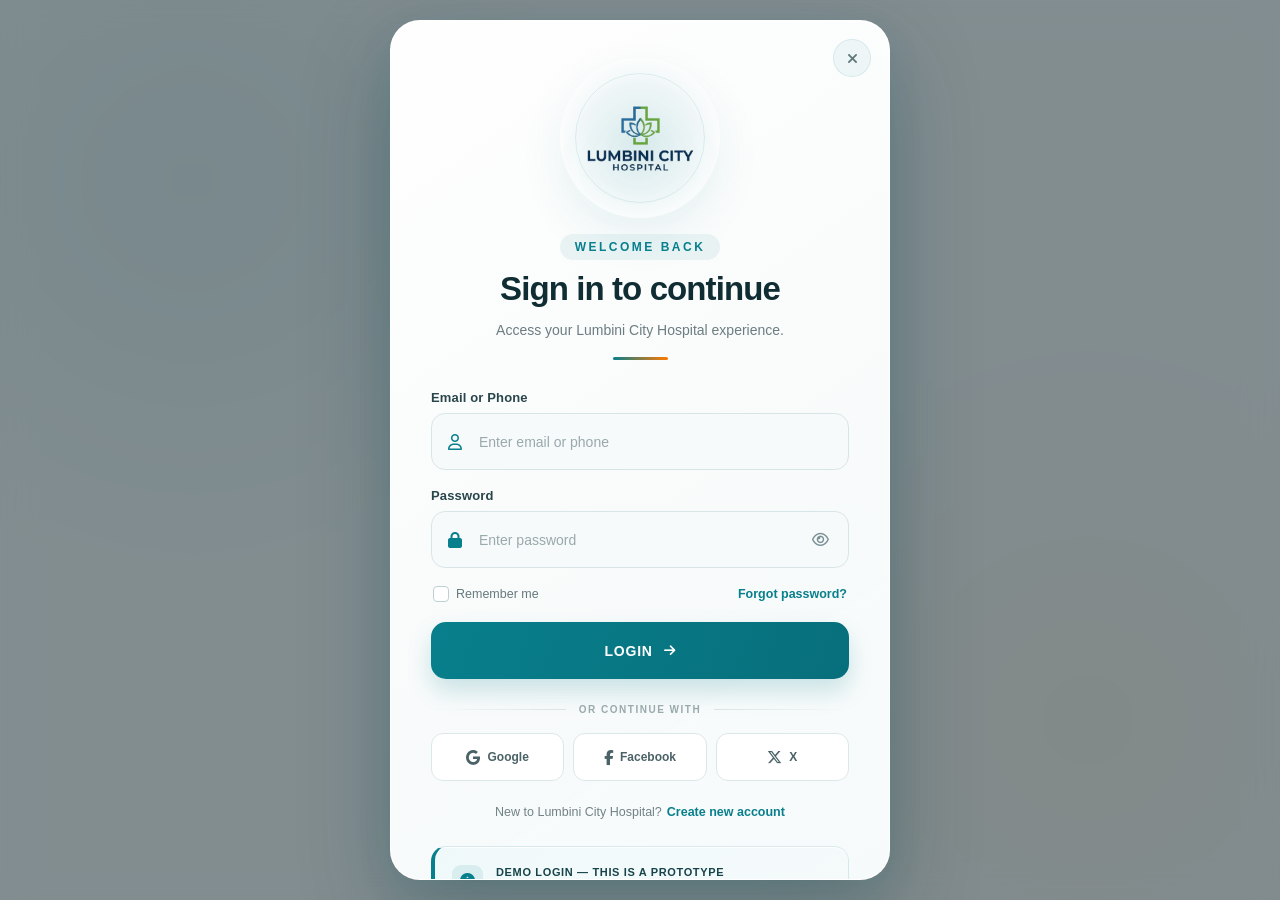
==== login.html @ aa1f360d "Initial website" ====
<!DOCTYPE html>
<html lang="en">

<head>

    <meta charset="UTF-8">

    <meta name="viewport"
          content="width=device-width, initial-scale=1.0">

    <title>Lumbini City Hospital | Login</title>

    <link
        rel="stylesheet"
        href="https://cdnjs.cloudflare.com/ajax/libs/font-awesome/6.7.2/css/all.min.css">

    <link rel="stylesheet" href="login.css">

</head>

<body>

<div class="login-overlay" id="loginOverlay">

    <div class="login-popup">

        <button
            class="login-close"
            id="loginClose"
            type="button"
            aria-label="Close login">

            <i class="fa-solid fa-xmark"></i>

        </button>


        <!-- LOGO -->

        <div class="login-logo">

            <img
                src="image/logo-removebg-preview.png"
                alt="Lumbini City Hospital">

        </div>


        <!-- HEADING -->

        <div class="login-heading">

            <span>WELCOME BACK</span>

            <h2>Sign in to continue</h2>

            <p>
                Access your Lumbini City Hospital experience.
            </p>

        </div>


        <!-- LOGIN FORM -->

        <form class="login-form" id="loginForm">


            <!-- EMAIL / PHONE -->

            <div class="login-field">

                <label for="loginEmail">
                    Email or Phone
                </label>

                <div class="input-box">

                    <i class="fa-regular fa-user"></i>

                    <input
                        type="text"
                        id="loginEmail"
                        placeholder="Enter email or phone"
                        autocomplete="username"
                        required>

                </div>

            </div>


            <!-- PASSWORD -->

            <div class="login-field">

                <label for="loginPassword">
                    Password
                </label>

                <div class="input-box">

                    <i class="fa-solid fa-lock"></i>

                    <input
                        type="password"
                        id="loginPassword"
                        placeholder="Enter password"
                        autocomplete="current-password"
                        required>

                    <button
                        type="button"
                        class="password-toggle"
                        id="passwordToggle"
                        aria-label="Show password">

                        <i class="fa-regular fa-eye"></i>

                    </button>

                </div>

            </div>


            <!-- OPTIONS -->

            <div class="login-options">

                <label class="remember-me">

                    <input
                        type="checkbox"
                        id="rememberMe">

                    <span>
                        Remember me
                    </span>

                </label>

                <a href="forgot.html">
                    Forgot password?
                </a>

            </div>


            <!-- LOGIN -->

            <button
                class="login-submit"
                type="submit">

                <span>LOGIN</span>

                <i class="fa-solid fa-arrow-right"></i>

            </button>


            <!-- DIVIDER -->

            <div class="login-divider">

                <span>
                    OR CONTINUE WITH
                </span>

            </div>


            <!-- SOCIAL -->

            <div class="social-login">

                <button
                    type="button"
                    class="social-btn google-btn">

                    <i class="fa-brands fa-google"></i>

                    <span>
                        Google
                    </span>

                </button>


                <button
                    type="button"
                    class="social-btn facebook-btn">

                    <i class="fa-brands fa-facebook-f"></i>

                    <span>
                        Facebook
                    </span>

                </button>


                <button
                    type="button"
                    class="social-btn twitter-btn">

                    <i class="fa-brands fa-x-twitter"></i>

                    <span>
                        X
                    </span>

                </button>

            </div>


            <!-- CREATE ACCOUNT -->

            <div class="create-account">

                <span>
                    New to Lumbini City Hospital?
                </span>

                <a href="create.html">
                    Create new account
                </a>

            </div>

        </form>


        <!-- DEMO NOTICE -->

        <div class="demo-notice">

            <div class="demo-notice-icon">

                <i class="fa-solid fa-circle-info"></i>

            </div>


            <div class="demo-notice-content">

                <strong>
                    DEMO LOGIN — THIS IS A PROTOTYPE
                </strong>

                <p>
                    You don't need a real account. Use the example
                    credentials below or enter any random email and password.
                </p>


                <div class="demo-credentials">


                    <!-- DEMO EMAIL -->

                    <div class="demo-credential">

                        <div>

                            <small>
                                EMAIL
                            </small>

                            <span>
                                demo@lumbinicityhospital.com
                            </span>

                        </div>


                        <button
                            type="button"
                            class="copy-demo"
                            data-copy="demo@lumbinicityhospital.com">

                            <i class="fa-regular fa-copy"></i>

                            <span>
                                Copy
                            </span>

                        </button>

                    </div>


                    <!-- DEMO PASSWORD -->

                    <div class="demo-credential">

                        <div>

                            <small>
                                PASSWORD
                            </small>

                            <span>
                                Demo@12345
                            </span>

                        </div>


                        <button
                            type="button"
                            class="copy-demo"
                            data-copy="Demo@12345">

                            <i class="fa-regular fa-copy"></i>

                            <span>
                                Copy
                            </span>

                        </button>

                    </div>

                </div>


                <em>
                    Please don't use your real password.
                </em>

            </div>

        </div>

    </div>

</div>


<script src="login.js"></script>

</body>

</html>
---- login.css ----
/* =========================================================
   GLOBAL RESET
========================================================= */

* {
    margin: 0;
    padding: 0;
    box-sizing: border-box;
}

html {
    scroll-behavior: smooth;
}

body {
    min-height: 100vh;

    font-family:
        Inter,
        -apple-system,
        BlinkMacSystemFont,
        "Segoe UI",
        sans-serif;

    background:
        radial-gradient(
            circle at 15% 20%,
            rgba(8, 127, 140, .08),
            transparent 30%
        ),
        radial-gradient(
            circle at 85% 80%,
            rgba(255, 122, 0, .06),
            transparent 30%
        ),
        #edf3f4;

    color: #173238;
}


/* =========================================================
   LOGIN OVERLAY
========================================================= */

.login-overlay {
    position: fixed;

    inset: 0;

    z-index: 9999;

    display: flex;

    align-items: center;
    justify-content: center;

    padding: 30px 20px;

    overflow-y: auto;

    background:
        rgba(13, 31, 36, .48);

    backdrop-filter: blur(16px);
    -webkit-backdrop-filter: blur(16px);

    animation:
        overlayIn .7s ease forwards;

    transition:
        opacity .4s ease,
        visibility .4s ease;
}

@keyframes overlayIn {

    from {
        opacity: 0;
    }

    to {
        opacity: 1;
    }
}


/* =========================================================
   LOGIN POPUP
========================================================= */

.login-popup {
    position: relative;

    width: min(500px, 100%);

    max-height:
        calc(100vh - 40px);

    overflow-y: auto;

    padding:
        35px 40px 32px;

    border-radius: 30px;

    background:
        linear-gradient(
            145deg,
            rgba(255, 255, 255, .99),
            rgba(248, 252, 252, .98)
        );

    border:
        1px solid rgba(255, 255, 255, .95);

    box-shadow:
        0 35px 90px rgba(8, 45, 52, .28),
        0 12px 35px rgba(8, 127, 140, .10),
        inset 0 1px 0 rgba(255, 255, 255, .95);

    animation:
        popupIn .75s cubic-bezier(.16, 1, .3, 1) forwards;
}

.login-popup::-webkit-scrollbar {
    width: 5px;
}

.login-popup::-webkit-scrollbar-track {
    background: transparent;
}

.login-popup::-webkit-scrollbar-thumb {
    background:
        rgba(8, 127, 140, .25);

    border-radius: 20px;
}

@keyframes popupIn {

    from {
        opacity: 0;

        transform:
            translateY(35px)
            scale(.94);
    }

    to {
        opacity: 1;

        transform:
            translateY(0)
            scale(1);
    }
}


/* =========================================================
   CLOSE BUTTON
========================================================= */

.login-close {
    position: absolute;

    top: 18px;
    right: 18px;

    width: 38px;
    height: 38px;

    display: flex;

    align-items: center;
    justify-content: center;

    border:
        1px solid rgba(8, 127, 140, .10);

    border-radius: 50%;

    background:
        rgba(8, 127, 140, .055);

    color: #60777b;

    font-size: 15px;

    cursor: pointer;

    transition:
        background .25s ease,
        color .25s ease,
        transform .25s ease,
        box-shadow .25s ease;
}

.login-close:hover {
    background: #087f8c;

    color: #fff;

    transform: rotate(90deg);

    box-shadow:
        0 8px 20px
        rgba(8, 127, 140, .22);
}


/* =========================================================
   LOGIN LOGO
========================================================= */

.login-logo {
    position: relative;

    width: 100%;

    height: 180px;

    display: flex;

    align-items: center;
    justify-content: center;

    margin-top: -8px;

    margin-bottom: 4px;
}

.login-logo::before {
    content: "";

    position: absolute;

    width: 160px;
    height: 160px;

    border-radius: 50%;

    background:
        radial-gradient(
            circle,
            rgba(8, 127, 140, .12) 0%,
            rgba(8, 127, 140, .055) 48%,
            transparent 72%
        );

    box-shadow:
        0 18px 45px
        rgba(8, 127, 140, .08);
}

.login-logo::after {
    content: "";

    position: absolute;

    width: 128px;
    height: 128px;

    border:
        1px solid rgba(8, 127, 140, .10);

    border-radius: 50%;
}

.login-logo img {
    position: relative;

    z-index: 2;

    width: 195px;
    height: 195px;

    max-width: none;

    object-fit: contain;

    display: block;

    transform:
        scale(1.18);

    filter:
        drop-shadow(
            0 12px 22px
            rgba(8, 127, 140, .18)
        );

    transition:
        transform .45s ease,
        filter .45s ease;
}

.login-logo img:hover {
    transform:
        scale(1.25);

    filter:
        drop-shadow(
            0 16px 29px
            rgba(8, 127, 140, .25)
        );
}


/* =========================================================
   LOGIN HEADING
========================================================= */

.login-heading {
    position: relative;

    text-align: center;

    margin-bottom: 30px;

    padding-top: 2px;
}

.login-heading span {
    display: inline-flex;

    align-items: center;
    justify-content: center;

    margin-bottom: 10px;

    padding:
        7px 15px;

    border-radius: 30px;

    background:
        rgba(8, 127, 140, .075);

    color: #087f8c;

    font-size: 12px;

    font-weight: 850;

    letter-spacing: 2.5px;

    line-height: 1;
}

.login-heading h2 {
    color: #102d33;

    font-size: 33px;

    line-height: 1.15;

    font-weight: 800;

    letter-spacing: -.9px;
}

.login-heading p {
    max-width: 370px;

    margin:
        11px auto 0;

    color: #6c7d81;

    font-size: 14px;

    line-height: 1.6;
}

.login-heading::after {
    content: "";

    display: block;

    width: 55px;
    height: 3px;

    margin:
        16px auto 0;

    border-radius: 20px;

    background:
        linear-gradient(
            90deg,
            #087f8c,
            #ff7a00
        );
}


/* =========================================================
   LOGIN FORM
========================================================= */

.login-form {
    width: 100%;
}


/* =========================================================
   LOGIN FIELDS
========================================================= */

.login-field {
    margin-bottom: 18px;
}

.login-field label {
    display: block;

    margin-bottom: 8px;

    color: #29464c;

    font-size: 13px;

    font-weight: 750;

    letter-spacing: .15px;
}

.input-box {
    position: relative;

    width: 100%;
}

.input-box > i {
    position: absolute;

    left: 17px;
    top: 50%;

    z-index: 2;

    transform:
        translateY(-50%);

    color: #087f8c;

    font-size: 16px;

    pointer-events: none;

    transition:
        color .25s ease;
}

.input-box input {
    width: 100%;

    height: 57px;

    padding:
        0 50px
        0 47px;

    border:
        1px solid #d8e5e7;

    border-radius: 14px;

    outline: none;

    background:
        rgba(247, 250, 250, .95);

    color: #18353b;

    font-size: 15px;

    font-weight: 500;

    transition:
        border-color .25s ease,
        background .25s ease,
        box-shadow .25s ease,
        transform .25s ease;
}

.input-box input::placeholder {
    color: #9aa9ac;

    font-size: 14px;

    font-weight: 400;
}

.input-box input:hover {
    border-color: #b9d1d4;

    background: #fff;
}

.input-box input:focus {
    border-color: #087f8c;

    background: #fff;

    box-shadow:
        0 0 0 4px
        rgba(8, 127, 140, .08),

        0 8px 22px
        rgba(8, 127, 140, .07);
}

.input-box:focus-within > i {
    color: #ff7a00;
}


/* =========================================================
   PASSWORD TOGGLE
========================================================= */

.password-toggle {
    position: absolute;

    right: 12px;
    top: 50%;

    width: 34px;
    height: 34px;

    display: flex;

    align-items: center;
    justify-content: center;

    transform:
        translateY(-50%);

    border: 0;

    border-radius: 9px;

    background: transparent;

    color: #789094;

    font-size: 15px;

    cursor: pointer;

    transition:
        background .2s ease,
        color .2s ease;
}

.password-toggle:hover {
    background:
        rgba(8, 127, 140, .08);

    color: #087f8c;
}


/* =========================================================
   LOGIN OPTIONS
========================================================= */

.login-options {
    display: flex;

    align-items: center;
    justify-content: space-between;

    gap: 12px;

    margin:
        3px 2px
        20px;
}

.remember-me {
    display: flex;

    align-items: center;

    gap: 7px;

    color: #66797d;

    font-size: 12.5px;

    cursor: pointer;

    user-select: none;
}

.remember-me input {
    appearance: none;

    width: 16px;
    height: 16px;

    border:
        1.5px solid #bfd0d3;

    border-radius: 4px;

    background: #fff;

    cursor: pointer;

    position: relative;

    transition:
        background .2s ease,
        border-color .2s ease;
}

.remember-me input:checked {
    background: #087f8c;

    border-color: #087f8c;
}

.remember-me input:checked::after {
    content: "";

    position: absolute;

    left: 4px;
    top: 1px;

    width: 5px;
    height: 9px;

    border:
        solid white;

    border-width:
        0 1.5px 1.5px 0;

    transform:
        rotate(45deg);
}

.login-options a {
    color: #087f8c;

    font-size: 12.5px;

    font-weight: 700;

    text-decoration: none;

    transition:
        color .2s ease;
}

.login-options a:hover {
    color: #ff7a00;
}


/* =========================================================
   LOGIN BUTTON
========================================================= */

.login-submit {
    position: relative;

    width: 100%;

    height: 57px;

    display: flex;

    align-items: center;
    justify-content: center;

    gap: 11px;

    overflow: hidden;

    border: 0;

    border-radius: 15px;

    background:
        linear-gradient(
            110deg,
            #087f8c,
            #076f7b
        );

    color: #fff;

    font-size: 14px;

    font-weight: 800;

    letter-spacing: .8px;

    cursor: pointer;

    box-shadow:
        0 12px 25px
        rgba(8, 127, 140, .20);

    transition:
        transform .25s ease,
        box-shadow .25s ease,
        background .25s ease;
}

.login-submit::before {
    content: "";

    position: absolute;

    top: 0;
    left: -110%;

    width: 70%;
    height: 100%;

    background:
        linear-gradient(
            100deg,
            transparent,
            rgba(255, 255, 255, .25),
            transparent
        );

    transform:
        skewX(-20deg);

    transition:
        left .7s ease;
}

.login-submit:hover::before {
    left: 135%;
}

.login-submit:hover {
    transform:
        translateY(-2px);

    box-shadow:
        0 17px 32px
        rgba(8, 127, 140, .27);
}

.login-submit:active {
    transform:
        translateY(0);
}

.login-submit i {
    font-size: 13px;

    transition:
        transform .25s ease;
}

.login-submit:hover i {
    transform:
        translateX(4px);
}


/* =========================================================
   LOGIN DIVIDER
========================================================= */

.login-divider {
    position: relative;

    display: flex;

    align-items: center;

    gap: 13px;

    margin:
        25px 0 18px;

    color: #9aa9ac;

    font-size: 10px;

    font-weight: 700;

    letter-spacing: 1.5px;
}

.login-divider::before,
.login-divider::after {
    content: "";

    flex: 1;

    height: 1px;

    background:
        linear-gradient(
            90deg,
            transparent,
            #d9e3e5
        );
}

.login-divider::after {
    background:
        linear-gradient(
            90deg,
            #d9e3e5,
            transparent
        );
}


/* =========================================================
   SOCIAL LOGIN
========================================================= */

.social-login {
    display: grid;

    grid-template-columns:
        repeat(3, 1fr);

    gap: 9px;
}

.social-btn {
    height: 48px;

    display: flex;

    align-items: center;
    justify-content: center;

    gap: 7px;

    border:
        1px solid #dce7e8;

    border-radius: 12px;

    background: #fff;

    color: #4b6267;

    font-size: 12px;

    font-weight: 700;

    cursor: pointer;

    transition:
        transform .25s ease,
        border-color .25s ease,
        box-shadow .25s ease,
        background .25s ease;
}

.social-btn i {
    font-size: 15px;
}

.social-btn:hover {
    transform:
        translateY(-2px);

    border-color:
        #c3d6d8;

    box-shadow:
        0 8px 20px
        rgba(20, 55, 61, .08);
}

.google-btn:hover {
    color: #4285f4;

    background:
        #f8fbff;
}

.facebook-btn:hover {
    color: #1877f2;

    background:
        #f7faff;
}

.twitter-btn:hover {
    color: #111;

    background:
        #fafafa;
}


/* =========================================================
   CREATE ACCOUNT
========================================================= */

.create-account {
    display: flex;

    align-items: center;
    justify-content: center;

    flex-wrap: wrap;

    gap: 5px;

    margin-top: 22px;

    color: #718286;

    font-size: 12.5px;

    line-height: 1.5;
}

.create-account a {
    color: #087f8c;

    font-weight: 800;

    text-decoration: none;

    transition:
        color .2s ease;
}

.create-account a:hover {
    color: #ff7a00;
}


/* =========================================================
   DEMO NOTICE
========================================================= */

.demo-notice {
    position: relative;

    display: flex;

    gap: 13px;

    margin-top: 24px;

    padding:
        18px 17px;

    border:
        1px solid rgba(8, 127, 140, .12);

    border-left:
        4px solid #087f8c;

    border-radius: 15px;

    background:
        linear-gradient(
            135deg,
            #f0f9fa,
            #f7fbfb
        );

    box-shadow:
        inset 0 1px 0
        rgba(255, 255, 255, .9);
}

.demo-notice-icon {
    flex: 0 0 31px;

    width: 31px;
    height: 31px;

    display: flex;

    align-items: center;
    justify-content: center;

    border-radius: 9px;

    background:
        rgba(8, 127, 140, .10);

    color: #087f8c;

    font-size: 15px;
}

.demo-notice-content {
    min-width: 0;
}

.demo-notice-content strong {
    display: block;

    margin-bottom: 6px;

    color: #17434a;

    font-size: 11px;

    font-weight: 850;

    letter-spacing: .65px;

    line-height: 1.4;
}

.demo-notice-content p {
    margin:
        0 0 13px;

    color: #63777b;

    font-size: 11.5px;

    line-height: 1.6;
}


/* =========================================================
   DEMO CREDENTIALS
========================================================= */

.demo-credentials {
    display: flex;

    flex-direction: column;

    gap: 8px;
}

.demo-credential {
    display: flex;

    align-items: center;
    justify-content: space-between;

    gap: 10px;

    min-width: 0;

    padding:
        10px 10px 10px 12px;

    border:
        1px solid #dce9ea;

    border-radius: 10px;

    background:
        rgba(255, 255, 255, .78);
}

.demo-credential > div {
    min-width: 0;

    display: flex;

    flex-direction: column;

    gap: 3px;
}

.demo-credential small {
    color: #087f8c;

    font-size: 9px;

    font-weight: 850;

    letter-spacing: 1.1px;
}

.demo-credential span {
    display: block;

    max-width: 255px;

    overflow: hidden;

    color: #38575d;

    font-size: 11px;

    font-weight: 650;

    text-overflow: ellipsis;

    white-space: nowrap;
}


/* =========================================================
   COPY DEMO BUTTON
========================================================= */

.copy-demo {
    flex: 0 0 auto;

    height: 32px;

    display: flex;

    align-items: center;
    justify-content: center;

    gap: 5px;

    padding:
        0 10px;

    border:
        1px solid rgba(8, 127, 140, .16);

    border-radius: 8px;

    background:
        rgba(8, 127, 140, .06);

    color: #087f8c;

    font-size: 10px;

    font-weight: 750;

    cursor: pointer;

    transition:
        background .2s ease,
        color .2s ease,
        transform .2s ease;
}

.copy-demo:hover {
    background: #087f8c;

    color: #fff;

    transform:
        translateY(-1px);
}

.copy-demo.copied {
    background: #087f8c;

    color: #fff;
}


/* =========================================================
   DEMO WARNING
========================================================= */

.demo-notice-content em {
    display: block;

    margin-top: 10px;

    color: #a55b2d;

    font-size: 10px;

    font-style: normal;

    font-weight: 700;
}


/* =========================================================
   LOGIN SUCCESS
========================================================= */

.login-overlay.login-success {
    background:
        rgba(13, 31, 36, .70);
}

.login-overlay.login-success .login-popup {
    transform:
        scale(.96)
        translateY(-5px);

    opacity: 0;

    transition:
        transform .45s ease,
        opacity .4s ease;
}


/* =========================================================
   FORGOT PASSWORD PAGE
========================================================= */

.forgot-page {
    position: relative;

    min-height: 100vh;

    display: flex;

    align-items: center;
    justify-content: center;

    padding:
        40px 20px;

    overflow: hidden;

    background:
        radial-gradient(
            circle at 15% 20%,
            rgba(8, 127, 140, .12),
            transparent 32%
        ),
        radial-gradient(
            circle at 85% 80%,
            rgba(255, 122, 0, .09),
            transparent 32%
        ),
        linear-gradient(
            135deg,
            #eef5f5,
            #f9fbfb
        );
}


/* =========================================================
   FORGOT BACKGROUND
========================================================= */

.forgot-bg-shape {
    position: absolute;

    border-radius: 50%;

    pointer-events: none;

    filter: blur(2px);

    opacity: .7;
}

.forgot-bg-one {
    width: 420px;
    height: 420px;

    top: -180px;
    left: -160px;

    border:
        1px solid rgba(8, 127, 140, .10);

    background:
        radial-gradient(
            circle,
            rgba(8, 127, 140, .08),
            transparent 68%
        );
}

.forgot-bg-two {
    width: 350px;
    height: 350px;

    right: -130px;
    bottom: -130px;

    border:
        1px solid rgba(255, 122, 0, .10);

    background:
        radial-gradient(
            circle,
            rgba(255, 122, 0, .07),
            transparent 68%
        );
}


/* =========================================================
   FORGOT CARD
========================================================= */

.forgot-card {
    position: relative;

    z-index: 2;

    width: min(500px, 100%);

    padding:
        40px 40px 30px;

    border:
        1px solid rgba(255, 255, 255, .95);

    border-radius: 30px;

    background:
        rgba(255, 255, 255, .97);

    box-shadow:
        0 35px 90px
        rgba(8, 45, 52, .18),

        0 12px 35px
        rgba(8, 127, 140, .08),

        inset 0 1px 0
        rgba(255, 255, 255, 1);

    text-align: center;

    animation:
        forgotCardIn .75s
        cubic-bezier(.16, 1, .3, 1)
        forwards;
}

@keyframes forgotCardIn {

    from {
        opacity: 0;

        transform:
            translateY(35px)
            scale(.95);
    }

    to {
        opacity: 1;

        transform:
            translateY(0)
            scale(1);
    }
}


/* =========================================================
   FORGOT LOGO
========================================================= */

.forgot-logo {
    position: relative;

    width: 100%;

    height: 165px;

    display: flex;

    align-items: center;
    justify-content: center;

    margin-bottom: 4px;
}

.forgot-logo-glow {
    position: absolute;

    width: 145px;
    height: 145px;

    border-radius: 50%;

    background:
        radial-gradient(
            circle,
            rgba(8, 127, 140, .12),
            rgba(8, 127, 140, .04) 50%,
            transparent 72%
        );

    box-shadow:
        0 18px 45px
        rgba(8, 127, 140, .08);
}

.forgot-logo::after {
    content: "";

    position: absolute;

    width: 115px;
    height: 115px;

    border:
        1px solid rgba(8, 127, 140, .10);

    border-radius: 50%;
}

.forgot-logo img {
    position: relative;

    z-index: 2;

    width: 180px;
    height: 180px;

    object-fit: contain;

    display: block;

    filter:
        drop-shadow(
            0 12px 23px
            rgba(8, 127, 140, .17)
        );

    transition:
        transform .4s ease,
        filter .4s ease;
}

.forgot-logo img:hover {
    transform:
        scale(1.08);

    filter:
        drop-shadow(
            0 16px 28px
            rgba(8, 127, 140, .23)
        );
}


/* =========================================================
   FORGOT HEADING
========================================================= */

.forgot-heading {
    margin-bottom: 29px;
}

.forgot-heading > span {
    display: inline-flex;

    padding:
        7px 14px;

    margin-bottom: 10px;

    border-radius: 30px;

    background:
        rgba(8, 127, 140, .075);

    color: #087f8c;

    font-size: 11px;

    font-weight: 850;

    letter-spacing: 2.3px;
}

.forgot-heading h1 {
    color: #102d33;

    font-size: 32px;

    line-height: 1.2;

    font-weight: 800;

    letter-spacing: -.7px;
}

.forgot-heading p {
    max-width: 370px;

    margin:
        11px auto 0;

    color: #718286;

    font-size: 13.5px;

    line-height: 1.65;
}

.forgot-heading::after {
    content: "";

    display: block;

    width: 53px;
    height: 3px;

    margin:
        15px auto 0;

    border-radius: 20px;

    background:
        linear-gradient(
            90deg,
            #087f8c,
            #ff7a00
        );
}


/* =========================================================
   FORGOT FORM
========================================================= */

.forgot-form {
    text-align: left;
}

.forgot-field {
    margin-bottom: 18px;
}

.forgot-field label {
    display: block;

    margin-bottom: 8px;

    color: #29464c;

    font-size: 13px;

    font-weight: 750;
}

.forgot-input {
    position: relative;

    width: 100%;
}

.forgot-input i {
    position: absolute;

    left: 17px;
    top: 50%;

    transform:
        translateY(-50%);

    color: #087f8c;

    font-size: 16px;

    pointer-events: none;

    transition:
        color .25s ease;
}

.forgot-input input {
    width: 100%;

    height: 57px;

    padding:
        0 17px
        0 47px;

    border:
        1px solid #d8e5e7;

    border-radius: 14px;

    outline: none;

    background:
        #f7fafb;

    color: #18353b;

    font-size: 15px;

    font-weight: 500;

    transition:
        border-color .25s ease,
        background .25s ease,
        box-shadow .25s ease;
}

.forgot-input input::placeholder {
    color: #9aa9ac;

    font-size: 14px;
}

.forgot-input input:hover {
    background: #fff;

    border-color: #bdd1d4;
}

.forgot-input input:focus {
    background: #fff;

    border-color: #087f8c;

    box-shadow:
        0 0 0 4px
        rgba(8, 127, 140, .08),

        0 8px 22px
        rgba(8, 127, 140, .07);
}

.forgot-input:focus-within i {
    color: #ff7a00;
}


/* =========================================================
   FORGOT SUBMIT
========================================================= */

.forgot-submit {
    position: relative;

    width: 100%;

    height: 57px;

    display: flex;

    align-items: center;
    justify-content: center;

    gap: 10px;

    overflow: hidden;

    border: 0;

    border-radius: 15px;

    background:
        linear-gradient(
            110deg,
            #087f8c,
            #076f7b
        );

    color: #fff;

    font-size: 13px;

    font-weight: 800;

    letter-spacing: .8px;

    cursor: pointer;

    box-shadow:
        0 12px 25px
        rgba(8, 127, 140, .20);

    transition:
        transform .25s ease,
        box-shadow .25s ease;
}

.forgot-submit::before {
    content: "";

    position: absolute;

    top: 0;
    left: -110%;

    width: 70%;
    height: 100%;

    background:
        linear-gradient(
            100deg,
            transparent,
            rgba(255, 255, 255, .25),
            transparent
        );

    transform:
        skewX(-20deg);

    transition:
        left .7s ease;
}

.forgot-submit:hover::before {
    left: 135%;
}

.forgot-submit:hover {
    transform:
        translateY(-2px);

    box-shadow:
        0 17px 32px
        rgba(8, 127, 140, .27);
}

.forgot-submit i {
    font-size: 12px;

    transition:
        transform .25s ease;
}

.forgot-submit:hover i {
    transform:
        translateX(4px);
}


/* =========================================================
   FORGOT SUCCESS
========================================================= */

.forgot-success {
    display: none;

    align-items: flex-start;

    gap: 12px;

    margin-top: 19px;

    padding: 15px;

    border:
        1px solid rgba(8, 127, 140, .18);

    border-left:
        4px solid #087f8c;

    border-radius: 14px;

    background:
        #f0f9fa;

    text-align: left;

    animation:
        successIn .4s ease forwards;
}

.forgot-success.show {
    display: flex;
}

@keyframes successIn {

    from {
        opacity: 0;

        transform:
            translateY(8px);
    }

    to {
        opacity: 1;

        transform:
            translateY(0);
    }
}

.forgot-success-icon {
    flex: 0 0 31px;

    width: 31px;
    height: 31px;

    display: flex;

    align-items: center;
    justify-content: center;

    border-radius: 50%;

    background:
        rgba(8, 127, 140, .12);

    color: #087f8c;

    font-size: 13px;
}

.forgot-success strong {
    display: block;

    margin-bottom: 5px;

    color: #16444b;

    font-size: 12px;

    font-weight: 800;
}

.forgot-success p {
    color: #63777b;

    font-size: 11px;

    line-height: 1.55;
}


/* =========================================================
   FORGOT DEMO NOTICE
========================================================= */

.forgot-demo {
    display: flex;

    align-items: flex-start;

    gap: 12px;

    margin-top: 20px;

    padding: 16px;

    border:
        1px solid rgba(8, 127, 140, .15);

    border-radius: 14px;

    background:
        linear-gradient(
            135deg,
            #f2f9fa,
            #f8fbfb
        );

    text-align: left;
}

.forgot-demo-icon {
    flex: 0 0 30px;

    width: 30px;
    height: 30px;

    display: flex;

    align-items: center;
    justify-content: center;

    border-radius: 9px;

    background:
        rgba(8, 127, 140, .10);

    color: #087f8c;

    font-size: 14px;
}

.forgot-demo strong {
    display: block;

    margin-bottom: 5px;

    color: #17434a;

    font-size: 11px;

    font-weight: 850;

    letter-spacing: .55px;
}

.forgot-demo p {
    color: #687b7f;

    font-size: 10.5px;

    line-height: 1.6;
}


/* =========================================================
   BACK TO LOGIN
========================================================= */

.back-login {
    display: inline-flex;

    align-items: center;
    justify-content: center;

    gap: 8px;

    margin-top: 21px;

    color: #087f8c;

    font-size: 12.5px;

    font-weight: 800;

    text-decoration: none;

    transition:
        color .2s ease,
        gap .2s ease;
}

.back-login:hover {
    color: #ff7a00;

    gap: 11px;
}


/* =========================================================
   FORGOT FOOTER
========================================================= */

.forgot-footer {
    display: flex;

    align-items: center;
    justify-content: center;

    gap: 7px;

    margin-top: 22px;

    padding-top: 18px;

    border-top:
        1px solid #edf1f2;

    color: #91a0a3;

    font-size: 10px;

    letter-spacing: .2px;
}

.forgot-footer i {
    color: #087f8c;

    font-size: 11px;
}


/* =========================================================
   TABLET
========================================================= */

@media (max-width: 700px) {

    .login-overlay {
        padding:
            20px 14px;
    }

    .login-popup {
        width:
            min(470px, 100%);

        padding:
            30px 30px 27px;

        border-radius: 26px;
    }

    .login-logo {
        height: 160px;
    }

    .login-logo::before {
        width: 145px;
        height: 145px;
    }

    .login-logo::after {
        width: 115px;
        height: 115px;
    }

    .login-logo img {
        width: 180px;
        height: 180px;
    }

    .login-heading h2 {
        font-size: 30px;
    }

    .login-heading p {
        font-size: 13px;
    }

    .login-field label {
        font-size: 12.5px;
    }

    .input-box input {
        height: 54px;

        font-size: 14px;
    }

    .login-submit {
        height: 54px;
    }

    .social-btn {
        height: 46px;
    }

    .create-account {
        font-size: 12px;
    }


    /* Forgot */

    .forgot-card {
        width:
            min(470px, 100%);

        padding:
            34px 30px 27px;
    }

    .forgot-logo {
        height: 145px;
    }

    .forgot-logo-glow {
        width: 125px;
        height: 125px;
    }

    .forgot-logo img {
        width: 165px;
        height: 165px;
    }

    .forgot-heading h1 {
        font-size: 29px;
    }

    .forgot-heading p {
        font-size: 12.5px;
    }

    .forgot-input input {
        height: 54px;

        font-size: 14px;
    }

    .forgot-submit {
        height: 54px;
    }

}


/* =========================================================
   MOBILE
========================================================= */

@media (max-width: 520px) {

    .login-overlay {
        align-items: flex-start;

        padding:
            14px 9px;
    }

    .login-popup {
        width: 100%;

        max-height:
            calc(100vh - 28px);

        padding:
            25px 20px 22px;

        border-radius: 23px;
    }

    .login-close {
        top: 13px;
        right: 13px;

        width: 34px;
        height: 34px;

        font-size: 13px;
    }

    .login-logo {
        height: 137px;

        margin-top: 0;
    }

    .login-logo::before {
        width: 120px;
        height: 120px;
    }

    .login-logo::after {
        width: 97px;
        height: 97px;
    }

    .login-logo img {
        width: 155px;
        height: 155px;

        transform:
            scale(1.12);
    }

    .login-heading {
        margin-bottom: 24px;
    }

    .login-heading span {
        font-size: 10px;

        letter-spacing: 2px;

        padding:
            6px 11px;
    }

    .login-heading h2 {
        font-size: 27px;
    }

    .login-heading p {
        font-size: 12px;

        line-height: 1.55;
    }

    .login-heading::after {
        width: 46px;

        margin-top: 13px;
    }

    .login-field {
        margin-bottom: 15px;
    }

    .login-field label {
        font-size: 12px;
    }

    .input-box input {
        height: 52px;

        font-size: 14px;

        border-radius: 12px;
    }

    .input-box input::placeholder {
        font-size: 13px;
    }

    .input-box > i {
        left: 16px;

        font-size: 15px;
    }

    .login-options {
        margin-bottom: 17px;
    }

    .remember-me,
    .login-options a {
        font-size: 11.5px;
    }

    .login-submit {
        height: 53px;

        border-radius: 13px;

        font-size: 13px;
    }

    .login-divider {
        margin:
            21px 0 15px;

        font-size: 8.5px;
    }

    .social-login {
        gap: 7px;
    }

    .social-btn {
        height: 44px;

        border-radius: 10px;

        font-size: 10.5px;
    }

    .social-btn i {
        font-size: 13px;
    }

    .create-account {
        margin-top: 18px;

        font-size: 11px;
    }

    .demo-notice {
        margin-top: 20px;

        padding:
            15px 12px;

        gap: 9px;

        border-radius: 13px;
    }

    .demo-notice-icon {
        flex-basis: 28px;

        width: 28px;
        height: 28px;

        font-size: 12px;
    }

    .demo-notice-content strong {
        font-size: 9.5px;
    }

    .demo-notice-content p {
        font-size: 10px;
    }

    .demo-credential {
        padding: 9px;

        gap: 7px;
    }

    .demo-credential small {
        font-size: 8px;
    }

    .demo-credential span {
        max-width: 175px;

        font-size: 9.5px;
    }

    .copy-demo {
        height: 29px;

        padding:
            0 8px;

        font-size: 8.5px;
    }

    .demo-notice-content em {
        font-size: 8.5px;
    }


    /* =====================================================
       FORGOT MOBILE
    ===================================================== */

    .forgot-page {
        align-items: flex-start;

        padding:
            15px 9px;
    }

    .forgot-card {
        width: 100%;

        max-height:
            calc(100vh - 30px);

        overflow-y: auto;

        padding:
            27px 20px 23px;

        border-radius: 23px;
    }

    .forgot-logo {
        height: 130px;
    }

    .forgot-logo-glow {
        width: 115px;
        height: 115px;
    }

    .forgot-logo::after {
        width: 94px;
        height: 94px;
    }

    .forgot-logo img {
        width: 150px;
        height: 150px;
    }

    .forgot-heading {
        margin-bottom: 23px;
    }

    .forgot-heading > span {
        font-size: 9.5px;

        letter-spacing: 1.9px;

        padding:
            6px 10px;
    }

    .forgot-heading h1 {
        font-size: 26px;
    }

    .forgot-heading p {
        font-size: 11.5px;

        line-height: 1.6;
    }

    .forgot-heading::after {
        width: 46px;

        margin-top: 13px;
    }

    .forgot-field {
        margin-bottom: 15px;
    }

    .forgot-field label {
        font-size: 12px;
    }

    .forgot-input input {
        height: 52px;

        font-size: 14px;

        border-radius: 12px;
    }

    .forgot-input input::placeholder {
        font-size: 13px;
    }

    .forgot-input i {
        left: 16px;

        font-size: 15px;
    }

    .forgot-submit {
        height: 53px;

        border-radius: 13px;

        font-size: 12px;
    }

    .forgot-demo {
        margin-top: 18px;

        padding:
            14px 12px;

        gap: 9px;

        border-radius: 13px;
    }

    .forgot-demo-icon {
        flex-basis: 27px;

        width: 27px;
        height: 27px;

        font-size: 12px;
    }

    .forgot-demo strong {
        font-size: 9.5px;
    }

    .forgot-demo p {
        font-size: 9.5px;
    }

    .forgot-success {
        padding: 13px;

        gap: 9px;
    }

    .forgot-success-icon {
        flex-basis: 28px;

        width: 28px;
        height: 28px;
    }

    .forgot-success strong {
        font-size: 10.5px;
    }

    .forgot-success p {
        font-size: 9.5px;
    }

    .back-login {
        margin-top: 18px;

        font-size: 11.5px;
    }

    .forgot-footer {
        margin-top: 19px;

        padding-top: 15px;

        font-size: 9px;
    }

}


/* =========================================================
   SMALL PHONES
========================================================= */

@media (max-width: 380px) {

    .login-overlay {
        padding:
            7px 6px;
    }

    .login-popup {
        max-height:
            calc(100vh - 14px);

        padding:
            20px 15px 18px;

        border-radius: 19px;
    }

    .login-logo {
        height: 112px;
    }

    .login-logo::before {
        width: 100px;
        height: 100px;
    }

    .login-logo::after {
        width: 82px;
        height: 82px;
    }

    .login-logo img {
        width: 135px;
        height: 135px;
    }

    .login-heading h2 {
        font-size: 24px;
    }

    .login-heading p {
        font-size: 10.5px;
    }

    .login-field label {
        font-size: 11px;
    }

    .input-box input {
        height: 49px;

        font-size: 13px;
    }

    .login-submit {
        height: 50px;
    }

    .social-btn {
        height: 41px;

        font-size: 9.5px;
    }

    .create-account {
        font-size: 10.5px;
    }

    .demo-notice-content p {
        font-size: 9px;
    }

    .demo-credential span {
        max-width: 145px;

        font-size: 9px;
    }


    /* Forgot */

    .forgot-page {
        padding:
            7px 6px;
    }

    .forgot-card {
        max-height:
            calc(100vh - 14px);

        padding:
            20px 15px 18px;

        border-radius: 19px;
    }

    .forgot-logo {
        height: 108px;
    }

    .forgot-logo-glow {
        width: 96px;
        height: 96px;
    }

    .forgot-logo::after {
        width: 78px;
        height: 78px;
    }

    .forgot-logo img {
        width: 133px;
        height: 133px;
    }

    .forgot-heading h1 {
        font-size: 23px;
    }

    .forgot-heading p {
        font-size: 10.5px;
    }

    .forgot-field label {
        font-size: 11px;
    }

    .forgot-input input {
        height: 49px;

        font-size: 13px;
    }

    .forgot-submit {
        height: 50px;

        font-size: 11px;
    }

    .forgot-demo p {
        font-size: 8.5px;
    }

}


/* =========================================================
   REDUCED MOTION
========================================================= */

@media (prefers-reduced-motion: reduce) {

    .login-overlay,
    .login-popup,
    .login-logo img,
    .login-submit,
    .social-btn,
    .login-close,
    .forgot-card,
    .forgot-success,
    .forgot-logo img,
    .forgot-submit,
    .back-login {
        animation: none !important;

        transition: none !important;
    }
}








/* =========================================================
   LUMBINI CITY HOSPITAL
   CREATE ACCOUNT PAGE
========================================================= */


/* =========================================================
   GLOBAL PAGE
========================================================= */

.create-page {

    position: relative;

    min-height: 100vh;

    display: flex;

    align-items: center;

    justify-content: center;

    padding: 35px 20px;

    overflow: hidden;

    background:
        radial-gradient(
            circle at 12% 18%,
            rgba(8, 127, 140, .13),
            transparent 32%
        ),
        radial-gradient(
            circle at 88% 82%,
            rgba(255, 122, 0, .10),
            transparent 32%
        ),
        linear-gradient(
            135deg,
            #edf5f5,
            #f9fbfb
        );

    color: #173238;
}


/* =========================================================
   BACKGROUND DECORATION
========================================================= */

.create-background {

    position: absolute;

    border-radius: 50%;

    pointer-events: none;

    opacity: .8;

}


/* LEFT BACKGROUND */

.create-background-one {

    width: 460px;

    height: 460px;

    top: -230px;

    left: -180px;

    border:
        1px solid
        rgba(8, 127, 140, .10);

    background:
        radial-gradient(
            circle,
            rgba(8, 127, 140, .10),
            transparent 70%
        );

}


/* RIGHT BACKGROUND */

.create-background-two {

    width: 400px;

    height: 400px;

    right: -180px;

    bottom: -190px;

    border:
        1px solid
        rgba(255, 122, 0, .10);

    background:
        radial-gradient(
            circle,
            rgba(255, 122, 0, .08),
            transparent 70%
        );

}


/* =========================================================
   CREATE ACCOUNT CARD
========================================================= */

.create-card {

    position: relative;

    z-index: 2;

    width: min(580px, 100%);

    padding:
        36px 42px 30px;

    border:
        1px solid
        rgba(255, 255, 255, .95);

    border-radius: 30px;

    background:
        linear-gradient(
            145deg,
            rgba(255, 255, 255, .99),
            rgba(248, 252, 252, .98)
        );

    box-shadow:
        0 35px 90px
        rgba(8, 45, 52, .20),

        0 12px 35px
        rgba(8, 127, 140, .09),

        inset 0 1px 0
        rgba(255, 255, 255, .98);

    animation:
        createCardIn
        .75s
        cubic-bezier(.16, 1, .3, 1)
        forwards;

}


/* =========================================================
   CREATE CARD ANIMATION
========================================================= */

@keyframes createCardIn {

    from {

        opacity: 0;

        transform:
            translateY(35px)
            scale(.95);

    }

    to {

        opacity: 1;

        transform:
            translateY(0)
            scale(1);

    }

}


/* =========================================================
   HOSPITAL LOGO
========================================================= */

.create-logo {

    position: relative;

    width: 100%;

    height: 150px;

    display: flex;

    align-items: center;

    justify-content: center;

    margin-bottom: 5px;

}


/* LOGO GLOW */

.create-logo-glow {

    position: absolute;

    width: 150px;

    height: 150px;

    border-radius: 50%;

    background:
        radial-gradient(
            circle,
            rgba(8, 127, 140, .13),
            rgba(8, 127, 140, .04) 50%,
            transparent 72%
        );

    box-shadow:
        0 18px 45px
        rgba(8, 127, 140, .08);

}


/* LOGO INNER RING */

.create-logo::after {

    content: "";

    position: absolute;

    width: 118px;

    height: 118px;

    border:
        1px solid
        rgba(8, 127, 140, .11);

    border-radius: 50%;

}


/* LOGO IMAGE */

.create-logo img {

    position: relative;

    z-index: 2;

    width: 185px;

    height: 185px;

    object-fit: contain;

    display: block;

    filter:
        drop-shadow(
            0 12px 24px
            rgba(8, 127, 140, .19)
        );

    transition:
        transform .4s ease,
        filter .4s ease;

}


/* LOGO HOVER */

.create-logo img:hover {

    transform:
        scale(1.07);

    filter:
        drop-shadow(
            0 17px 30px
            rgba(8, 127, 140, .25)
        );

}


/* =========================================================
   CREATE ACCOUNT HEADING
========================================================= */

.create-heading {

    position: relative;

    text-align: center;

    margin-bottom: 28px;

}


/* SMALL HEADING LABEL */

.create-heading > span {

    display: inline-flex;

    align-items: center;

    justify-content: center;

    margin-bottom: 11px;

    padding:
        7px 15px;

    border-radius: 30px;

    background:
        rgba(8, 127, 140, .08);

    color: #087f8c;

    font-size: 12px;

    font-weight: 850;

    letter-spacing: 2.4px;

}


/* MAIN HEADING */

.create-heading h1 {

    margin: 0;

    color: #102d33;

    font-size: 32px;

    line-height: 1.15;

    font-weight: 800;

    letter-spacing: -.8px;

}


/* DESCRIPTION */

.create-heading p {

    max-width: 420px;

    margin:
        11px auto 0;

    color: #687b7f;

    font-size: 14px;

    line-height: 1.6;

}


/* HEADING ACCENT */

.create-heading::after {

    content: "";

    display: block;

    width: 56px;

    height: 3px;

    margin:
        16px auto 0;

    border-radius: 20px;

    background:
        linear-gradient(
            90deg,
            #087f8c,
            #ff7a00
        );

}


/* =========================================================
   CREATE ACCOUNT FORM
========================================================= */

.create-form {

    width: 100%;

}


/* =========================================================
   FIRST + LAST NAME ROW
========================================================= */

.create-row {

    display: grid;

    grid-template-columns:
        repeat(2, 1fr);

    gap: 15px;

}


/* =========================================================
   FORM FIELD
========================================================= */

.create-field {

    margin-bottom: 18px;

}


/* FIELD LABEL */

.create-field label {

    display: block;

    margin-bottom: 8px;

    color: #29464c;

    font-size: 13px;

    font-weight: 750;

    letter-spacing: .1px;

}


/* =========================================================
   INPUT WRAPPER
========================================================= */

.create-input {

    position: relative;

    width: 100%;

}


/* INPUT ICON */

.create-input > i {

    position: absolute;

    left: 17px;

    top: 50%;

    z-index: 2;

    transform:
        translateY(-50%);

    color: #087f8c;

    font-size: 16px;

    pointer-events: none;

    transition:
        color .25s ease;

}


/* INPUT */

.create-input input {

    width: 100%;

    height: 57px;

    padding:
        0 50px
        0 48px;

    border:
        1px solid
        #d8e5e7;

    border-radius: 14px;

    outline: none;

    background:
        #f7fafb;

    color: #18353b;

    font-family: inherit;

    font-size: 15px;

    font-weight: 500;

    transition:
        border-color .25s ease,
        background .25s ease,
        box-shadow .25s ease;

}


/* PLACEHOLDER */

.create-input input::placeholder {

    color: #9aa9ac;

    font-size: 14px;

    font-weight: 400;

}


/* INPUT HOVER */

.create-input input:hover {

    background: #ffffff;

    border-color:
        #b9d1d4;

}


/* INPUT FOCUS */

.create-input input:focus {

    background: #ffffff;

    border-color:
        #087f8c;

    box-shadow:
        0 0 0 4px
        rgba(8, 127, 140, .08),

        0 8px 22px
        rgba(8, 127, 140, .07);

}


/* CHANGE ICON WHEN INPUT IS ACTIVE */

.create-input:focus-within > i {

    color: #ff7a00;

}


/* =========================================================
   PASSWORD SHOW / HIDE BUTTON
========================================================= */

.create-password-toggle {

    position: absolute;

    right: 11px;

    top: 50%;

    width: 35px;

    height: 35px;

    display: flex;

    align-items: center;

    justify-content: center;

    transform:
        translateY(-50%);

    border: 0;

    border-radius: 9px;

    background: transparent;

    color: #789094;

    font-size: 15px;

    cursor: pointer;

    transition:
        background .2s ease,
        color .2s ease;

}


/* PASSWORD BUTTON HOVER */

.create-password-toggle:hover {

    background:
        rgba(8, 127, 140, .08);

    color:
        #087f8c;

}


/* =========================================================
   TERMS & CONDITIONS
========================================================= */

.create-terms {

    display: flex;

    align-items: flex-start;

    gap: 9px;

    margin:
        2px 1px 20px;

    color: #617478;

    font-size: 12px;

    line-height: 1.55;

    cursor: pointer;

}


/* TERMS CHECKBOX */

.create-terms input {

    appearance: none;

    flex: 0 0 17px;

    width: 17px;

    height: 17px;

    margin-top: 1px;

    position: relative;

    border:
        1.5px solid
        #bfd0d3;

    border-radius: 4px;

    background: #ffffff;

    cursor: pointer;

    transition:
        background .2s ease,
        border-color .2s ease;

}


/* CHECKED CHECKBOX */

.create-terms input:checked {

    background:
        #087f8c;

    border-color:
        #087f8c;

}


/* CHECKMARK */

.create-terms input:checked::after {

    content: "";

    position: absolute;

    left: 4px;

    top: 1px;

    width: 5px;

    height: 9px;

    border:
        solid #ffffff;

    border-width:
        0 1.5px 1.5px 0;

    transform:
        rotate(45deg);

}


/* =========================================================
   CREATE ACCOUNT BUTTON
========================================================= */

.create-submit {

    position: relative;

    width: 100%;

    height: 58px;

    display: flex;

    align-items: center;

    justify-content: center;

    gap: 11px;

    overflow: hidden;

    border: 0;

    border-radius: 15px;

    background:
        linear-gradient(
            110deg,
            #087f8c,
            #076f7b
        );

    color: #ffffff;

    font-family: inherit;

    font-size: 14px;

    font-weight: 800;

    letter-spacing: .8px;

    cursor: pointer;

    box-shadow:
        0 12px 25px
        rgba(8, 127, 140, .22);

    transition:
        transform .25s ease,
        box-shadow .25s ease;

}


/* BUTTON LIGHT SWEEP */

.create-submit::before {

    content: "";

    position: absolute;

    top: 0;

    left: -110%;

    width: 70%;

    height: 100%;

    background:
        linear-gradient(
            100deg,
            transparent,
            rgba(255,255,255,.25),
            transparent
        );

    transform:
        skewX(-20deg);

    transition:
        left .7s ease;

}


/* MOVE LIGHT */

.create-submit:hover::before {

    left: 135%;

}


/* BUTTON HOVER */

.create-submit:hover {

    transform:
        translateY(-2px);

    box-shadow:
        0 17px 32px
        rgba(8, 127, 140, .28);

}


/* BUTTON CLICK */

.create-submit:active {

    transform:
        translateY(0);

}


/* BUTTON ARROW */

.create-submit i {

    font-size: 14px;

    transition:
        transform .25s ease;

}


/* MOVE ARROW */

.create-submit:hover i {

    transform:
        translateX(4px);

}


/* =========================================================
   SUCCESS MESSAGE
========================================================= */

.create-success {

    display: none;

    align-items: flex-start;

    gap: 12px;

    margin-top: 18px;

    padding: 15px;

    border:
        1px solid
        rgba(8, 127, 140, .18);

    border-left:
        4px solid
        #087f8c;

    border-radius: 14px;

    background:
        #f0f9fa;

    text-align: left;

}


/* SHOW SUCCESS */

.create-success.show {

    display: flex;

    animation:
        createSuccessIn
        .4s ease
        forwards;

}


/* SUCCESS ANIMATION */

@keyframes createSuccessIn {

    from {

        opacity: 0;

        transform:
            translateY(8px);

    }

    to {

        opacity: 1;

        transform:
            translateY(0);

    }

}


/* SUCCESS ICON */

.create-success-icon {

    flex: 0 0 32px;

    width: 32px;

    height: 32px;

    display: flex;

    align-items: center;

    justify-content: center;

    border-radius: 50%;

    background:
        rgba(8, 127, 140, .12);

    color:
        #087f8c;

    font-size: 13px;

}


/* SUCCESS TITLE */

.create-success strong {

    display: block;

    margin-bottom: 5px;

    color:
        #16444b;

    font-size: 12px;

    font-weight: 800;

}


/* SUCCESS TEXT */

.create-success p {

    color:
        #63777b;

    font-size: 11px;

    line-height: 1.55;

}


/* =========================================================
   DEMO NOTICE
========================================================= */

.create-demo {

    display: flex;

    align-items: flex-start;

    gap: 12px;

    margin-top: 21px;

    padding: 16px;

    border:
        1px solid
        rgba(8, 127, 140, .15);

    border-left:
        4px solid
        #ff7a00;

    border-radius: 14px;

    background:
        linear-gradient(
            135deg,
            #f2f9fa,
            #fffaf6
        );

    text-align: left;

}


/* DEMO ICON */

.create-demo-icon {

    flex: 0 0 31px;

    width: 31px;

    height: 31px;

    display: flex;

    align-items: center;

    justify-content: center;

    border-radius: 9px;

    background:
        rgba(255, 122, 0, .10);

    color:
        #e66d00;

    font-size: 14px;

}


/* DEMO TITLE */

.create-demo strong {

    display: block;

    margin-bottom: 5px;

    color:
        #17434a;

    font-size: 11.5px;

    font-weight: 850;

    letter-spacing: .7px;

}


/* DEMO TEXT */

.create-demo p {

    margin: 0;

    color:
        #687b7f;

    font-size: 11px;

    line-height: 1.6;

}


/* =========================================================
   BACK TO LOGIN
========================================================= */

.create-back {

    display: inline-flex;

    align-items: center;

    justify-content: center;

    gap: 8px;

    margin-top: 21px;

    color:
        #087f8c;

    font-size: 13px;

    font-weight: 800;

    text-decoration: none;

    transition:
        color .2s ease,
        gap .2s ease;

}


/* BACK BUTTON HOVER */

.create-back:hover {

    color:
        #ff7a00;

    gap: 11px;

}


/* =========================================================
   FOOTER
========================================================= */

.create-footer {

    display: flex;

    align-items: center;

    justify-content: center;

    gap: 7px;

    margin-top: 21px;

    padding-top: 17px;

    border-top:
        1px solid
        #edf1f2;

    color:
        #8b9b9f;

    font-size: 10.5px;

}


/* FOOTER ICON */

.create-footer i {

    color:
        #087f8c;

    font-size: 11px;

}


/* =========================================================
   TABLET
========================================================= */

@media (max-width: 700px) {

    .create-page {

        padding:
            22px 14px;

    }


    .create-card {

        width:
            min(530px, 100%);

        padding:
            31px 30px 26px;

        border-radius:
            26px;

    }


    .create-logo {

        height:
            140px;

    }


    .create-logo img {

        width:
            170px;

        height:
            170px;

    }


    .create-heading h1 {

        font-size:
            29px;

    }


    .create-heading p {

        font-size:
            13px;

    }


    .create-field label {

        font-size:
            12.5px;

    }


    .create-input input {

        height:
            54px;

        font-size:
            14px;

    }


    .create-submit {

        height:
            55px;

    }

}


/* =========================================================
   MOBILE
========================================================= */

@media (max-width: 560px) {

    .create-page {

        align-items:
            flex-start;

        padding:
            14px 8px;

    }


    .create-card {

        width:
            100%;

        padding:
            26px 18px 22px;

        border-radius:
            23px;

    }


    /* MOBILE LOGO */

    .create-logo {

        height:
            125px;

    }


    .create-logo-glow {

        width:
            115px;

        height:
            115px;

    }


    .create-logo::after {

        width:
            94px;

        height:
            94px;

    }


    .create-logo img {

        width:
            150px;

        height:
            150px;

    }


    /* MOBILE HEADING */

    .create-heading {

        margin-bottom:
            24px;

    }


    .create-heading > span {

        font-size:
            10px;

        letter-spacing:
            1.9px;

        padding:
            6px 11px;

    }


    .create-heading h1 {

        font-size:
            27px;

    }


    .create-heading p {

        font-size:
            12px;

        line-height:
            1.55;

    }


    .create-heading::after {

        width:
            46px;

        margin-top:
            13px;

    }


    /* MOBILE NAME FIELDS */

    .create-row {

        grid-template-columns:
            1fr;

        gap:
            0;

    }


    .create-field {

        margin-bottom:
            16px;

    }


    .create-field label {

        font-size:
            12px;

        margin-bottom:
            7px;

    }


    /* MOBILE INPUT */

    .create-input input {

        height:
            52px;

        font-size:
            14px;

        border-radius:
            12px;

    }


    .create-input input::placeholder {

        font-size:
            13px;

    }


    .create-input > i {

        left:
            16px;

        font-size:
            15px;

    }


    /* MOBILE PASSWORD */

    .create-password-toggle {

        width:
            33px;

        height:
            33px;

    }


    /* MOBILE TERMS */

    .create-terms {

        font-size:
            11px;

        line-height:
            1.55;

        margin-bottom:
            19px;

    }


    /* MOBILE BUTTON */

    .create-submit {

        height:
            54px;

        border-radius:
            13px;

        font-size:
            13px;

    }


    /* MOBILE DEMO */

    .create-demo {

        margin-top:
            19px;

        padding:
            14px 12px;

    }


    .create-demo-icon {

        flex-basis:
            29px;

        width:
            29px;

        height:
            29px;

        font-size:
            13px;

    }


    .create-demo strong {

        font-size:
            10.5px;

    }


    .create-demo p {

        font-size:
            10.5px;

    }


    /* MOBILE BACK LOGIN */

    .create-back {

        margin-top:
            19px;

        font-size:
            12px;

    }


    /* MOBILE FOOTER */

    .create-footer {

        margin-top:
            19px;

        padding-top:
            15px;

        font-size:
            9.5px;

    }

}


/* =========================================================
   SMALL PHONE
========================================================= */

@media (max-width: 380px) {

    .create-page {

        padding:
            7px 5px;

    }


    .create-card {

        padding:
            21px 14px 18px;

        border-radius:
            20px;

    }


    /* SMALL LOGO */

    .create-logo {

        height:
            110px;

    }


    .create-logo-glow {

        width:
            96px;

        height:
            96px;

    }


    .create-logo::after {

        width:
            79px;

        height:
            79px;

    }


    .create-logo img {

        width:
            132px;

        height:
            132px;

    }


    /* SMALL HEADING */

    .create-heading h1 {

        font-size:
            24px;

    }


    .create-heading p {

        font-size:
            10.5px;

    }


    .create-heading > span {

        font-size:
            9px;

        letter-spacing:
            1.6px;

    }


    /* SMALL INPUT */

    .create-field label {

        font-size:
            11px;

    }


    .create-input input {

        height:
            49px;

        font-size:
            13px;

    }


    .create-input input::placeholder {

        font-size:
            12px;

    }


    /* SMALL TERMS */

    .create-terms {

        font-size:
            10px;

    }


    /* SMALL BUTTON */

    .create-submit {

        height:
            51px;

        font-size:
            12px;

    }


    /* SMALL DEMO */

    .create-demo {

        padding:
            12px 10px;

    }


    .create-demo strong {

        font-size:
            9.5px;

    }


    .create-demo p {

        font-size:
            9px;

    }


    /* SMALL FOOTER */

    .create-footer {

        font-size:
            8.5px;

    }

}


/* =========================================================
   REDUCED MOTION
========================================================= */

@media (prefers-reduced-motion: reduce) {

    .create-card,
    .create-logo img,
    .create-submit,
    .create-success,
    .create-password-toggle,
    .create-back {

        animation:
            none !important;

        transition:
            none !important;

    }

}
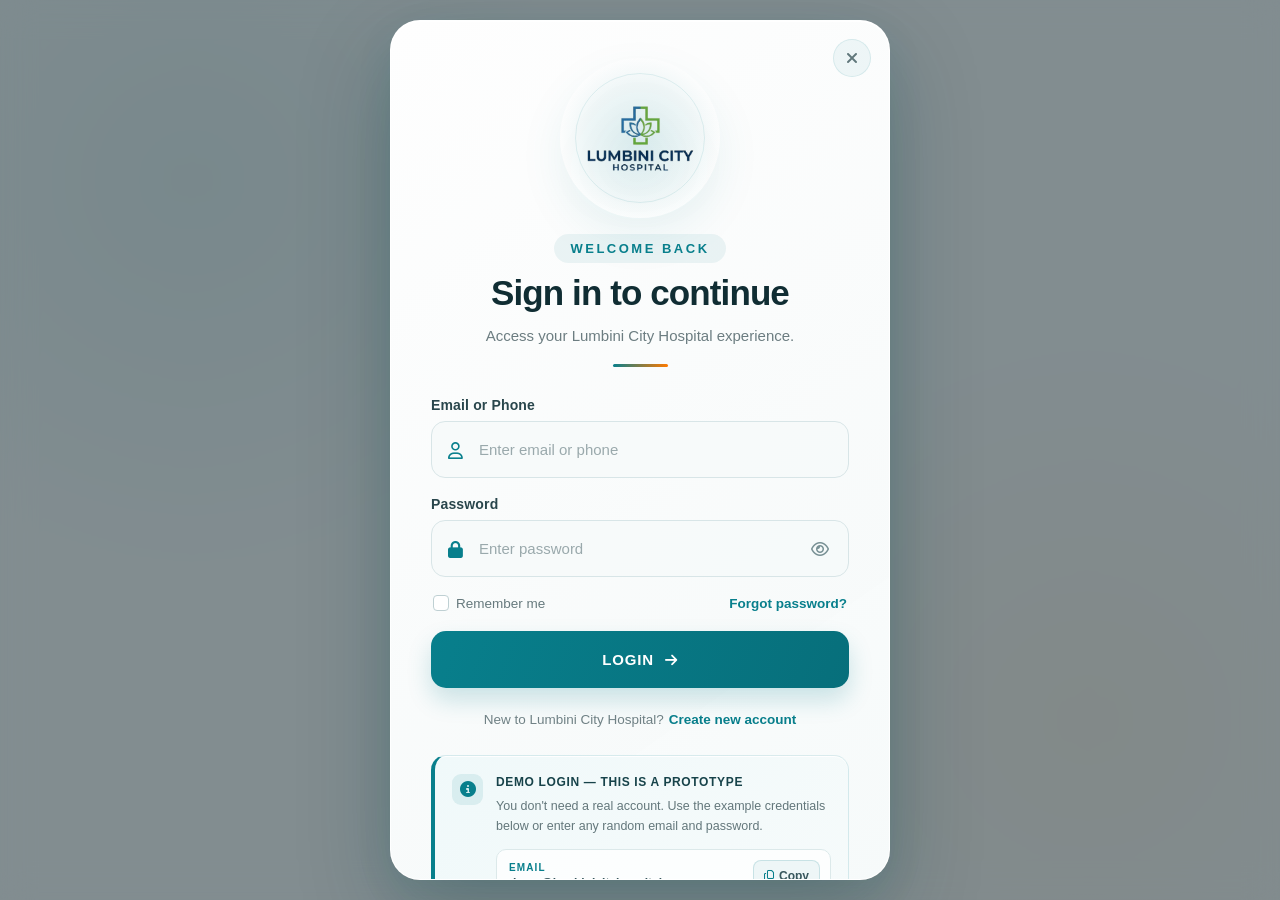
==== commit 0005429e: "Update website" ====
--- a/login.html
+++ b/login.html
@@ -160,62 +160,6 @@
             </button>
 
 
-            <!-- DIVIDER -->
-
-            <div class="login-divider">
-
-                <span>
-                    OR CONTINUE WITH
-                </span>
-
-            </div>
-
-
-            <!-- SOCIAL -->
-
-            <div class="social-login">
-
-                <button
-                    type="button"
-                    class="social-btn google-btn">
-
-                    <i class="fa-brands fa-google"></i>
-
-                    <span>
-                        Google
-                    </span>
-
-                </button>
-
-
-                <button
-                    type="button"
-                    class="social-btn facebook-btn">
-
-                    <i class="fa-brands fa-facebook-f"></i>
-
-                    <span>
-                        Facebook
-                    </span>
-
-                </button>
-
-
-                <button
-                    type="button"
-                    class="social-btn twitter-btn">
-
-                    <i class="fa-brands fa-x-twitter"></i>
-
-                    <span>
-                        X
-                    </span>
-
-                </button>
-
-            </div>
-
-
             <!-- CREATE ACCOUNT -->
 
             <div class="create-account">
--- a/login.css
+++ b/login.css
@@ -1,3 +1,4 @@
+
 /* =========================================================
    GLOBAL RESET
 ========================================================= */
@@ -14,14 +15,12 @@
 
 body {
     min-height: 100vh;
-
     font-family:
         Inter,
         -apple-system,
         BlinkMacSystemFont,
         "Segoe UI",
         sans-serif;
-
     background:
         radial-gradient(
             circle at 15% 20%,
@@ -34,7 +33,6 @@
             transparent 30%
         ),
         #edf3f4;
-
     color: #173238;
 }
 
@@ -45,36 +43,25 @@
 
 .login-overlay {
     position: fixed;
-
     inset: 0;
-
     z-index: 9999;
-
     display: flex;
-
     align-items: center;
     justify-content: center;
-
     padding: 30px 20px;
-
     overflow-y: auto;
-
     background:
         rgba(13, 31, 36, .48);
-
     backdrop-filter: blur(16px);
     -webkit-backdrop-filter: blur(16px);
-
     animation:
         overlayIn .7s ease forwards;
-
     transition:
         opacity .4s ease,
         visibility .4s ease;
 }
 
 @keyframes overlayIn {
-
     from {
         opacity: 0;
     }
@@ -91,34 +78,25 @@
 
 .login-popup {
     position: relative;
-
     width: min(500px, 100%);
-
     max-height:
         calc(100vh - 40px);
-
     overflow-y: auto;
-
     padding:
         35px 40px 32px;
-
     border-radius: 30px;
-
     background:
         linear-gradient(
             145deg,
             rgba(255, 255, 255, .99),
             rgba(248, 252, 252, .98)
         );
-
     border:
         1px solid rgba(255, 255, 255, .95);
-
     box-shadow:
         0 35px 90px rgba(8, 45, 52, .28),
         0 12px 35px rgba(8, 127, 140, .10),
         inset 0 1px 0 rgba(255, 255, 255, .95);
-
     animation:
         popupIn .75s cubic-bezier(.16, 1, .3, 1) forwards;
 }
@@ -134,15 +112,12 @@
 .login-popup::-webkit-scrollbar-thumb {
     background:
         rgba(8, 127, 140, .25);
-
     border-radius: 20px;
 }
 
 @keyframes popupIn {
-
     from {
         opacity: 0;
-
         transform:
             translateY(35px)
             scale(.94);
@@ -150,7 +125,6 @@
 
     to {
         opacity: 1;
-
         transform:
             translateY(0)
             scale(1);
@@ -164,32 +138,21 @@
 
 .login-close {
     position: absolute;
-
     top: 18px;
     right: 18px;
-
     width: 38px;
     height: 38px;
-
     display: flex;
-
     align-items: center;
     justify-content: center;
-
     border:
         1px solid rgba(8, 127, 140, .10);
-
     border-radius: 50%;
-
     background:
         rgba(8, 127, 140, .055);
-
     color: #60777b;
-
-    font-size: 15px;
-
+    font-size: 16px;
     cursor: pointer;
-
     transition:
         background .25s ease,
         color .25s ease,
@@ -199,11 +162,8 @@
 
 .login-close:hover {
     background: #087f8c;
-
     color: #fff;
-
     transform: rotate(90deg);
-
     box-shadow:
         0 8px 20px
         rgba(8, 127, 140, .22);
@@ -216,31 +176,21 @@
 
 .login-logo {
     position: relative;
-
     width: 100%;
-
     height: 180px;
-
     display: flex;
-
     align-items: center;
     justify-content: center;
-
     margin-top: -8px;
-
     margin-bottom: 4px;
 }
 
 .login-logo::before {
     content: "";
-
     position: absolute;
-
     width: 160px;
     height: 160px;
-
     border-radius: 50%;
-
     background:
         radial-gradient(
             circle,
@@ -248,7 +198,6 @@
             rgba(8, 127, 140, .055) 48%,
             transparent 72%
         );
-
     box-shadow:
         0 18px 45px
         rgba(8, 127, 140, .08);
@@ -256,41 +205,29 @@
 
 .login-logo::after {
     content: "";
-
     position: absolute;
-
     width: 128px;
     height: 128px;
-
     border:
         1px solid rgba(8, 127, 140, .10);
-
     border-radius: 50%;
 }
 
 .login-logo img {
     position: relative;
-
     z-index: 2;
-
     width: 195px;
     height: 195px;
-
     max-width: none;
-
     object-fit: contain;
-
     display: block;
-
     transform:
         scale(1.18);
-
     filter:
         drop-shadow(
             0 12px 22px
             rgba(8, 127, 140, .18)
         );
-
     transition:
         transform .45s ease,
         filter .45s ease;
@@ -299,7 +236,6 @@
 .login-logo img:hover {
     transform:
         scale(1.25);
-
     filter:
         drop-shadow(
             0 16px 29px
@@ -314,79 +250,53 @@
 
 .login-heading {
     position: relative;
-
     text-align: center;
-
     margin-bottom: 30px;
-
     padding-top: 2px;
 }
 
 .login-heading span {
     display: inline-flex;
-
     align-items: center;
     justify-content: center;
-
     margin-bottom: 10px;
-
     padding:
-        7px 15px;
-
+        8px 16px;
     border-radius: 30px;
-
     background:
         rgba(8, 127, 140, .075);
-
     color: #087f8c;
-
-    font-size: 12px;
-
+    font-size: 13px;
     font-weight: 850;
-
     letter-spacing: 2.5px;
-
     line-height: 1;
 }
 
 .login-heading h2 {
     color: #102d33;
-
-    font-size: 33px;
-
+    font-size: 35px;
     line-height: 1.15;
-
     font-weight: 800;
-
     letter-spacing: -.9px;
 }
 
 .login-heading p {
     max-width: 370px;
-
     margin:
         11px auto 0;
-
     color: #6c7d81;
-
-    font-size: 14px;
-
+    font-size: 15px;
     line-height: 1.6;
 }
 
 .login-heading::after {
     content: "";
-
     display: block;
-
     width: 55px;
     height: 3px;
-
     margin:
         16px auto 0;
-
     border-radius: 20px;
-
     background:
         linear-gradient(
             90deg,
@@ -415,70 +325,47 @@
 
 .login-field label {
     display: block;
-
     margin-bottom: 8px;
-
     color: #29464c;
-
-    font-size: 13px;
-
+    font-size: 14px;
     font-weight: 750;
-
     letter-spacing: .15px;
 }
 
 .input-box {
     position: relative;
-
     width: 100%;
 }
 
 .input-box > i {
     position: absolute;
-
     left: 17px;
     top: 50%;
-
     z-index: 2;
-
     transform:
         translateY(-50%);
-
     color: #087f8c;
-
-    font-size: 16px;
-
+    font-size: 17px;
     pointer-events: none;
-
     transition:
         color .25s ease;
 }
 
 .input-box input {
     width: 100%;
-
     height: 57px;
-
     padding:
         0 50px
         0 47px;
-
     border:
         1px solid #d8e5e7;
-
     border-radius: 14px;
-
     outline: none;
-
     background:
         rgba(247, 250, 250, .95);
-
     color: #18353b;
-
-    font-size: 15px;
-
+    font-size: 16px;
     font-weight: 500;
-
     transition:
         border-color .25s ease,
         background .25s ease,
@@ -488,27 +375,21 @@
 
 .input-box input::placeholder {
     color: #9aa9ac;
-
-    font-size: 14px;
-
+    font-size: 15px;
     font-weight: 400;
 }
 
 .input-box input:hover {
     border-color: #b9d1d4;
-
     background: #fff;
 }
 
 .input-box input:focus {
     border-color: #087f8c;
-
     background: #fff;
-
     box-shadow:
         0 0 0 4px
         rgba(8, 127, 140, .08),
-
         0 8px 22px
         rgba(8, 127, 140, .07);
 }
@@ -524,33 +405,21 @@
 
 .password-toggle {
     position: absolute;
-
     right: 12px;
     top: 50%;
-
     width: 34px;
     height: 34px;
-
     display: flex;
-
     align-items: center;
     justify-content: center;
-
     transform:
         translateY(-50%);
-
     border: 0;
-
     border-radius: 9px;
-
     background: transparent;
-
     color: #789094;
-
-    font-size: 15px;
-
+    font-size: 16px;
     cursor: pointer;
-
     transition:
         background .2s ease,
         color .2s ease;
@@ -559,7 +428,6 @@
 .password-toggle:hover {
     background:
         rgba(8, 127, 140, .08);
-
     color: #087f8c;
 }
 
@@ -570,12 +438,9 @@
 
 .login-options {
     display: flex;
-
     align-items: center;
     justify-content: space-between;
-
     gap: 12px;
-
     margin:
         3px 2px
         20px;
@@ -583,37 +448,24 @@
 
 .remember-me {
     display: flex;
-
     align-items: center;
-
     gap: 7px;
-
     color: #66797d;
-
-    font-size: 12.5px;
-
+    font-size: 13.5px;
     cursor: pointer;
-
     user-select: none;
 }
 
 .remember-me input {
     appearance: none;
-
     width: 16px;
     height: 16px;
-
     border:
         1.5px solid #bfd0d3;
-
     border-radius: 4px;
-
     background: #fff;
-
     cursor: pointer;
-
     position: relative;
-
     transition:
         background .2s ease,
         border-color .2s ease;
@@ -621,40 +473,29 @@
 
 .remember-me input:checked {
     background: #087f8c;
-
     border-color: #087f8c;
 }
 
 .remember-me input:checked::after {
     content: "";
-
     position: absolute;
-
     left: 4px;
     top: 1px;
-
     width: 5px;
     height: 9px;
-
     border:
         solid white;
-
     border-width:
         0 1.5px 1.5px 0;
-
     transform:
         rotate(45deg);
 }
 
 .login-options a {
     color: #087f8c;
-
-    font-size: 12.5px;
-
+    font-size: 13.5px;
     font-weight: 700;
-
     text-decoration: none;
-
     transition:
         color .2s ease;
 }
@@ -670,45 +511,29 @@
 
 .login-submit {
     position: relative;
-
     width: 100%;
-
     height: 57px;
-
     display: flex;
-
     align-items: center;
     justify-content: center;
-
     gap: 11px;
-
     overflow: hidden;
-
     border: 0;
-
     border-radius: 15px;
-
     background:
         linear-gradient(
             110deg,
             #087f8c,
             #076f7b
         );
-
     color: #fff;
-
-    font-size: 14px;
-
+    font-size: 15px;
     font-weight: 800;
-
     letter-spacing: .8px;
-
     cursor: pointer;
-
     box-shadow:
         0 12px 25px
         rgba(8, 127, 140, .20);
-
     transition:
         transform .25s ease,
         box-shadow .25s ease,
@@ -717,15 +542,11 @@
 
 .login-submit::before {
     content: "";
-
     position: absolute;
-
     top: 0;
     left: -110%;
-
     width: 70%;
     height: 100%;
-
     background:
         linear-gradient(
             100deg,
@@ -733,10 +554,8 @@
             rgba(255, 255, 255, .25),
             transparent
         );
-
     transform:
         skewX(-20deg);
-
     transition:
         left .7s ease;
 }
@@ -748,7 +567,6 @@
 .login-submit:hover {
     transform:
         translateY(-2px);
-
     box-shadow:
         0 17px 32px
         rgba(8, 127, 140, .27);
@@ -760,8 +578,7 @@
 }
 
 .login-submit i {
-    font-size: 13px;
-
+    font-size: 14px;
     transition:
         transform .25s ease;
 }
@@ -778,33 +595,22 @@
 
 .login-divider {
     position: relative;
-
     display: flex;
-
     align-items: center;
-
     gap: 13px;
-
     margin:
         25px 0 18px;
-
     color: #9aa9ac;
-
-    font-size: 10px;
-
+    font-size: 11px;
     font-weight: 700;
-
     letter-spacing: 1.5px;
 }
 
 .login-divider::before,
 .login-divider::after {
     content: "";
-
     flex: 1;
-
     height: 1px;
-
     background:
         linear-gradient(
             90deg,
@@ -829,38 +635,25 @@
 
 .social-login {
     display: grid;
-
     grid-template-columns:
         repeat(3, 1fr);
-
     gap: 9px;
 }
 
 .social-btn {
     height: 48px;
-
     display: flex;
-
     align-items: center;
     justify-content: center;
-
     gap: 7px;
-
     border:
         1px solid #dce7e8;
-
     border-radius: 12px;
-
     background: #fff;
-
     color: #4b6267;
-
-    font-size: 12px;
-
+    font-size: 13px;
     font-weight: 700;
-
     cursor: pointer;
-
     transition:
         transform .25s ease,
         border-color .25s ease,
@@ -869,16 +662,14 @@
 }
 
 .social-btn i {
-    font-size: 15px;
+    font-size: 16px;
 }
 
 .social-btn:hover {
     transform:
         translateY(-2px);
-
     border-color:
         #c3d6d8;
-
     box-shadow:
         0 8px 20px
         rgba(20, 55, 61, .08);
@@ -886,21 +677,18 @@
 
 .google-btn:hover {
     color: #4285f4;
-
     background:
         #f8fbff;
 }
 
 .facebook-btn:hover {
     color: #1877f2;
-
     background:
         #f7faff;
 }
 
 .twitter-btn:hover {
     color: #111;
-
     background:
         #fafafa;
 }
@@ -912,30 +700,20 @@
 
 .create-account {
     display: flex;
-
     align-items: center;
     justify-content: center;
-
     flex-wrap: wrap;
-
     gap: 5px;
-
     margin-top: 22px;
-
     color: #718286;
-
-    font-size: 12.5px;
-
+    font-size: 13.5px;
     line-height: 1.5;
 }
 
 .create-account a {
     color: #087f8c;
-
     font-weight: 800;
-
     text-decoration: none;
-
     transition:
         color .2s ease;
 }
@@ -951,31 +729,22 @@
 
 .demo-notice {
     position: relative;
-
     display: flex;
-
     gap: 13px;
-
     margin-top: 24px;
-
     padding:
         18px 17px;
-
     border:
         1px solid rgba(8, 127, 140, .12);
-
     border-left:
         4px solid #087f8c;
-
     border-radius: 15px;
-
     background:
         linear-gradient(
             135deg,
             #f0f9fa,
             #f7fbfb
         );
-
     box-shadow:
         inset 0 1px 0
         rgba(255, 255, 255, .9);
@@ -983,23 +752,16 @@
 
 .demo-notice-icon {
     flex: 0 0 31px;
-
     width: 31px;
     height: 31px;
-
     display: flex;
-
     align-items: center;
     justify-content: center;
-
     border-radius: 9px;
-
     background:
         rgba(8, 127, 140, .10);
-
     color: #087f8c;
-
-    font-size: 15px;
+    font-size: 16px;
 }
 
 .demo-notice-content {
@@ -1008,28 +770,19 @@
 
 .demo-notice-content strong {
     display: block;
-
     margin-bottom: 6px;
-
     color: #17434a;
-
-    font-size: 11px;
-
+    font-size: 12px;
     font-weight: 850;
-
     letter-spacing: .65px;
-
     line-height: 1.4;
 }
 
 .demo-notice-content p {
     margin:
         0 0 13px;
-
     color: #63777b;
-
-    font-size: 11.5px;
-
+    font-size: 12.5px;
     line-height: 1.6;
 }
 
@@ -1040,69 +793,47 @@
 
 .demo-credentials {
     display: flex;
-
     flex-direction: column;
-
     gap: 8px;
 }
 
 .demo-credential {
     display: flex;
-
     align-items: center;
     justify-content: space-between;
-
     gap: 10px;
-
     min-width: 0;
-
     padding:
         10px 10px 10px 12px;
-
     border:
         1px solid #dce9ea;
-
     border-radius: 10px;
-
     background:
         rgba(255, 255, 255, .78);
 }
 
 .demo-credential > div {
     min-width: 0;
-
     display: flex;
-
     flex-direction: column;
-
     gap: 3px;
 }
 
 .demo-credential small {
     color: #087f8c;
-
-    font-size: 9px;
-
+    font-size: 10px;
     font-weight: 850;
-
     letter-spacing: 1.1px;
 }
 
 .demo-credential span {
     display: block;
-
     max-width: 255px;
-
     overflow: hidden;
-
     color: #38575d;
-
-    font-size: 11px;
-
+    font-size: 12px;
     font-weight: 650;
-
     text-overflow: ellipsis;
-
     white-space: nowrap;
 }
 
@@ -1113,35 +844,22 @@
 
 .copy-demo {
     flex: 0 0 auto;
-
     height: 32px;
-
     display: flex;
-
     align-items: center;
     justify-content: center;
-
     gap: 5px;
-
     padding:
         0 10px;
-
     border:
         1px solid rgba(8, 127, 140, .16);
-
     border-radius: 8px;
-
     background:
         rgba(8, 127, 140, .06);
-
     color: #087f8c;
-
-    font-size: 10px;
-
+    font-size: 11px;
     font-weight: 750;
-
     cursor: pointer;
-
     transition:
         background .2s ease,
         color .2s ease,
@@ -1150,16 +868,13 @@
 
 .copy-demo:hover {
     background: #087f8c;
-
     color: #fff;
-
     transform:
         translateY(-1px);
 }
 
 .copy-demo.copied {
     background: #087f8c;
-
     color: #fff;
 }
 
@@ -1170,15 +885,10 @@
 
 .demo-notice-content em {
     display: block;
-
     margin-top: 10px;
-
     color: #a55b2d;
-
-    font-size: 10px;
-
+    font-size: 11px;
     font-style: normal;
-
     font-weight: 700;
 }
 
@@ -1196,9 +906,7 @@
     transform:
         scale(.96)
         translateY(-5px);
-
     opacity: 0;
-
     transition:
         transform .45s ease,
         opacity .4s ease;
@@ -1211,19 +919,13 @@
 
 .forgot-page {
     position: relative;
-
     min-height: 100vh;
-
     display: flex;
-
     align-items: center;
     justify-content: center;
-
     padding:
         40px 20px;
-
     overflow: hidden;
-
     background:
         radial-gradient(
             circle at 15% 20%,
@@ -1249,26 +951,19 @@
 
 .forgot-bg-shape {
     position: absolute;
-
     border-radius: 50%;
-
     pointer-events: none;
-
     filter: blur(2px);
-
     opacity: .7;
 }
 
 .forgot-bg-one {
     width: 420px;
     height: 420px;
-
     top: -180px;
     left: -160px;
-
     border:
         1px solid rgba(8, 127, 140, .10);
-
     background:
         radial-gradient(
             circle,
@@ -1280,13 +975,10 @@
 .forgot-bg-two {
     width: 350px;
     height: 350px;
-
     right: -130px;
     bottom: -130px;
-
     border:
         1px solid rgba(255, 122, 0, .10);
-
     background:
         radial-gradient(
             circle,
@@ -1302,34 +994,23 @@
 
 .forgot-card {
     position: relative;
-
     z-index: 2;
-
     width: min(500px, 100%);
-
     padding:
         40px 40px 30px;
-
     border:
         1px solid rgba(255, 255, 255, .95);
-
     border-radius: 30px;
-
     background:
         rgba(255, 255, 255, .97);
-
     box-shadow:
         0 35px 90px
         rgba(8, 45, 52, .18),
-
         0 12px 35px
         rgba(8, 127, 140, .08),
-
         inset 0 1px 0
         rgba(255, 255, 255, 1);
-
     text-align: center;
-
     animation:
         forgotCardIn .75s
         cubic-bezier(.16, 1, .3, 1)
@@ -1337,10 +1018,8 @@
 }
 
 @keyframes forgotCardIn {
-
     from {
         opacity: 0;
-
         transform:
             translateY(35px)
             scale(.95);
@@ -1348,7 +1027,6 @@
 
     to {
         opacity: 1;
-
         transform:
             translateY(0)
             scale(1);
@@ -1362,27 +1040,19 @@
 
 .forgot-logo {
     position: relative;
-
     width: 100%;
-
     height: 165px;
-
     display: flex;
-
     align-items: center;
     justify-content: center;
-
     margin-bottom: 4px;
 }
 
 .forgot-logo-glow {
     position: absolute;
-
     width: 145px;
     height: 145px;
-
     border-radius: 50%;
-
     background:
         radial-gradient(
             circle,
@@ -1390,7 +1060,6 @@
             rgba(8, 127, 140, .04) 50%,
             transparent 72%
         );
-
     box-shadow:
         0 18px 45px
         rgba(8, 127, 140, .08);
@@ -1398,36 +1067,26 @@
 
 .forgot-logo::after {
     content: "";
-
     position: absolute;
-
     width: 115px;
     height: 115px;
-
     border:
         1px solid rgba(8, 127, 140, .10);
-
     border-radius: 50%;
 }
 
 .forgot-logo img {
     position: relative;
-
     z-index: 2;
-
     width: 180px;
     height: 180px;
-
     object-fit: contain;
-
     display: block;
-
     filter:
         drop-shadow(
             0 12px 23px
             rgba(8, 127, 140, .17)
         );
-
     transition:
         transform .4s ease,
         filter .4s ease;
@@ -1436,7 +1095,6 @@
 .forgot-logo img:hover {
     transform:
         scale(1.08);
-
     filter:
         drop-shadow(
             0 16px 28px
@@ -1455,64 +1113,43 @@
 
 .forgot-heading > span {
     display: inline-flex;
-
     padding:
-        7px 14px;
-
+        8px 15px;
     margin-bottom: 10px;
-
     border-radius: 30px;
-
     background:
         rgba(8, 127, 140, .075);
-
     color: #087f8c;
-
-    font-size: 11px;
-
+    font-size: 12px;
     font-weight: 850;
-
     letter-spacing: 2.3px;
 }
 
 .forgot-heading h1 {
     color: #102d33;
-
-    font-size: 32px;
-
+    font-size: 34px;
     line-height: 1.2;
-
     font-weight: 800;
-
     letter-spacing: -.7px;
 }
 
 .forgot-heading p {
     max-width: 370px;
-
     margin:
         11px auto 0;
-
     color: #718286;
-
-    font-size: 13.5px;
-
+    font-size: 14.5px;
     line-height: 1.65;
 }
 
 .forgot-heading::after {
     content: "";
-
     display: block;
-
     width: 53px;
     height: 3px;
-
     margin:
         15px auto 0;
-
     border-radius: 20px;
-
     background:
         linear-gradient(
             90deg,
@@ -1536,66 +1173,45 @@
 
 .forgot-field label {
     display: block;
-
     margin-bottom: 8px;
-
     color: #29464c;
-
-    font-size: 13px;
-
+    font-size: 14px;
     font-weight: 750;
 }
 
 .forgot-input {
     position: relative;
-
     width: 100%;
 }
 
 .forgot-input i {
     position: absolute;
-
     left: 17px;
     top: 50%;
-
     transform:
         translateY(-50%);
-
     color: #087f8c;
-
-    font-size: 16px;
-
+    font-size: 17px;
     pointer-events: none;
-
     transition:
         color .25s ease;
 }
 
 .forgot-input input {
     width: 100%;
-
     height: 57px;
-
     padding:
         0 17px
         0 47px;
-
     border:
         1px solid #d8e5e7;
-
     border-radius: 14px;
-
     outline: none;
-
     background:
         #f7fafb;
-
     color: #18353b;
-
-    font-size: 15px;
-
+    font-size: 16px;
     font-weight: 500;
-
     transition:
         border-color .25s ease,
         background .25s ease,
@@ -1604,25 +1220,20 @@
 
 .forgot-input input::placeholder {
     color: #9aa9ac;
-
-    font-size: 14px;
+    font-size: 15px;
 }
 
 .forgot-input input:hover {
     background: #fff;
-
     border-color: #bdd1d4;
 }
 
 .forgot-input input:focus {
     background: #fff;
-
     border-color: #087f8c;
-
     box-shadow:
         0 0 0 4px
         rgba(8, 127, 140, .08),
-
         0 8px 22px
         rgba(8, 127, 140, .07);
 }
@@ -1638,45 +1249,29 @@
 
 .forgot-submit {
     position: relative;
-
     width: 100%;
-
     height: 57px;
-
     display: flex;
-
     align-items: center;
     justify-content: center;
-
     gap: 10px;
-
     overflow: hidden;
-
     border: 0;
-
     border-radius: 15px;
-
     background:
         linear-gradient(
             110deg,
             #087f8c,
             #076f7b
         );
-
     color: #fff;
-
-    font-size: 13px;
-
+    font-size: 14px;
     font-weight: 800;
-
     letter-spacing: .8px;
-
     cursor: pointer;
-
     box-shadow:
         0 12px 25px
         rgba(8, 127, 140, .20);
-
     transition:
         transform .25s ease,
         box-shadow .25s ease;
@@ -1684,15 +1279,11 @@
 
 .forgot-submit::before {
     content: "";
-
     position: absolute;
-
     top: 0;
     left: -110%;
-
     width: 70%;
     height: 100%;
-
     background:
         linear-gradient(
             100deg,
@@ -1700,10 +1291,8 @@
             rgba(255, 255, 255, .25),
             transparent
         );
-
     transform:
         skewX(-20deg);
-
     transition:
         left .7s ease;
 }
@@ -1715,15 +1304,13 @@
 .forgot-submit:hover {
     transform:
         translateY(-2px);
-
     box-shadow:
         0 17px 32px
         rgba(8, 127, 140, .27);
 }
 
 .forgot-submit i {
-    font-size: 12px;
-
+    font-size: 13px;
     transition:
         transform .25s ease;
 }
@@ -1740,28 +1327,18 @@
 
 .forgot-success {
     display: none;
-
     align-items: flex-start;
-
     gap: 12px;
-
     margin-top: 19px;
-
     padding: 15px;
-
     border:
         1px solid rgba(8, 127, 140, .18);
-
     border-left:
         4px solid #087f8c;
-
     border-radius: 14px;
-
     background:
         #f0f9fa;
-
     text-align: left;
-
     animation:
         successIn .4s ease forwards;
 }
@@ -1771,17 +1348,14 @@
 }
 
 @keyframes successIn {
-
     from {
         opacity: 0;
-
         transform:
             translateY(8px);
     }
 
     to {
         opacity: 1;
-
         transform:
             translateY(0);
     }
@@ -1789,42 +1363,29 @@
 
 .forgot-success-icon {
     flex: 0 0 31px;
-
     width: 31px;
     height: 31px;
-
     display: flex;
-
     align-items: center;
     justify-content: center;
-
     border-radius: 50%;
-
     background:
         rgba(8, 127, 140, .12);
-
     color: #087f8c;
-
-    font-size: 13px;
+    font-size: 14px;
 }
 
 .forgot-success strong {
     display: block;
-
     margin-bottom: 5px;
-
     color: #16444b;
-
-    font-size: 12px;
-
+    font-size: 13px;
     font-weight: 800;
 }
 
 .forgot-success p {
     color: #63777b;
-
-    font-size: 11px;
-
+    font-size: 12px;
     line-height: 1.55;
 }
 
@@ -1835,70 +1396,48 @@
 
 .forgot-demo {
     display: flex;
-
     align-items: flex-start;
-
     gap: 12px;
-
     margin-top: 20px;
-
     padding: 16px;
-
     border:
         1px solid rgba(8, 127, 140, .15);
-
     border-radius: 14px;
-
     background:
         linear-gradient(
             135deg,
             #f2f9fa,
             #f8fbfb
         );
-
     text-align: left;
 }
 
 .forgot-demo-icon {
     flex: 0 0 30px;
-
     width: 30px;
     height: 30px;
-
     display: flex;
-
     align-items: center;
     justify-content: center;
-
     border-radius: 9px;
-
     background:
         rgba(8, 127, 140, .10);
-
     color: #087f8c;
-
-    font-size: 14px;
+    font-size: 15px;
 }
 
 .forgot-demo strong {
     display: block;
-
     margin-bottom: 5px;
-
     color: #17434a;
-
-    font-size: 11px;
-
+    font-size: 12px;
     font-weight: 850;
-
     letter-spacing: .55px;
 }
 
 .forgot-demo p {
     color: #687b7f;
-
-    font-size: 10.5px;
-
+    font-size: 11.5px;
     line-height: 1.6;
 }
 
@@ -1909,22 +1448,14 @@
 
 .back-login {
     display: inline-flex;
-
     align-items: center;
     justify-content: center;
-
     gap: 8px;
-
     margin-top: 21px;
-
     color: #087f8c;
-
-    font-size: 12.5px;
-
+    font-size: 13.5px;
     font-weight: 800;
-
     text-decoration: none;
-
     transition:
         color .2s ease,
         gap .2s ease;
@@ -1932,7 +1463,6 @@
 
 .back-login:hover {
     color: #ff7a00;
-
     gap: 11px;
 }
 
@@ -1943,30 +1473,21 @@
 
 .forgot-footer {
     display: flex;
-
     align-items: center;
     justify-content: center;
-
     gap: 7px;
-
     margin-top: 22px;
-
     padding-top: 18px;
-
     border-top:
         1px solid #edf1f2;
-
     color: #91a0a3;
-
-    font-size: 10px;
-
+    font-size: 11px;
     letter-spacing: .2px;
 }
 
 .forgot-footer i {
     color: #087f8c;
-
-    font-size: 11px;
+    font-size: 12px;
 }
 
 
@@ -1984,10 +1505,8 @@
     .login-popup {
         width:
             min(470px, 100%);
-
         padding:
             30px 30px 27px;
-
         border-radius: 26px;
     }
 
@@ -2011,33 +1530,34 @@
     }
 
     .login-heading h2 {
-        font-size: 30px;
+        font-size: 32px;
     }
 
     .login-heading p {
-        font-size: 13px;
+        font-size: 14px;
     }
 
     .login-field label {
-        font-size: 12.5px;
+        font-size: 13.5px;
     }
 
     .input-box input {
         height: 54px;
-
-        font-size: 14px;
+        font-size: 15px;
     }
 
     .login-submit {
         height: 54px;
+        font-size: 14px;
     }
 
     .social-btn {
         height: 46px;
+        font-size: 12.5px;
     }
 
     .create-account {
-        font-size: 12px;
+        font-size: 13px;
     }
 
 
@@ -2046,7 +1566,6 @@
     .forgot-card {
         width:
             min(470px, 100%);
-
         padding:
             34px 30px 27px;
     }
@@ -2066,23 +1585,22 @@
     }
 
     .forgot-heading h1 {
-        font-size: 29px;
+        font-size: 31px;
     }
 
     .forgot-heading p {
-        font-size: 12.5px;
+        font-size: 13.5px;
     }
 
     .forgot-input input {
         height: 54px;
-
-        font-size: 14px;
+        font-size: 15px;
     }
 
     .forgot-submit {
         height: 54px;
-    }
-
+        font-size: 13.5px;
+    }
 }
 
 
@@ -2094,36 +1612,29 @@
 
     .login-overlay {
         align-items: flex-start;
-
         padding:
             14px 9px;
     }
 
     .login-popup {
         width: 100%;
-
         max-height:
             calc(100vh - 28px);
-
         padding:
             25px 20px 22px;
-
         border-radius: 23px;
     }
 
     .login-close {
         top: 13px;
         right: 13px;
-
         width: 34px;
         height: 34px;
-
-        font-size: 13px;
+        font-size: 14px;
     }
 
     .login-logo {
         height: 137px;
-
         margin-top: 0;
     }
 
@@ -2140,7 +1651,6 @@
     .login-logo img {
         width: 155px;
         height: 155px;
-
         transform:
             scale(1.12);
     }
@@ -2150,27 +1660,23 @@
     }
 
     .login-heading span {
-        font-size: 10px;
-
+        font-size: 11px;
         letter-spacing: 2px;
-
         padding:
-            6px 11px;
+            7px 12px;
     }
 
     .login-heading h2 {
-        font-size: 27px;
+        font-size: 29px;
     }
 
     .login-heading p {
-        font-size: 12px;
-
+        font-size: 13px;
         line-height: 1.55;
     }
 
     .login-heading::after {
         width: 46px;
-
         margin-top: 13px;
     }
 
@@ -2179,25 +1685,22 @@
     }
 
     .login-field label {
-        font-size: 12px;
+        font-size: 13px;
     }
 
     .input-box input {
         height: 52px;
-
+        font-size: 15px;
+        border-radius: 12px;
+    }
+
+    .input-box input::placeholder {
         font-size: 14px;
-
-        border-radius: 12px;
-    }
-
-    .input-box input::placeholder {
-        font-size: 13px;
     }
 
     .input-box > i {
         left: 16px;
-
-        font-size: 15px;
+        font-size: 16px;
     }
 
     .login-options {
@@ -2206,22 +1709,19 @@
 
     .remember-me,
     .login-options a {
-        font-size: 11.5px;
+        font-size: 12.5px;
     }
 
     .login-submit {
         height: 53px;
-
         border-radius: 13px;
-
-        font-size: 13px;
+        font-size: 14px;
     }
 
     .login-divider {
         margin:
             21px 0 15px;
-
-        font-size: 8.5px;
+        font-size: 9.5px;
     }
 
     .social-login {
@@ -2230,77 +1730,65 @@
 
     .social-btn {
         height: 44px;
-
         border-radius: 10px;
-
-        font-size: 10.5px;
+        font-size: 11.5px;
     }
 
     .social-btn i {
-        font-size: 13px;
+        font-size: 14px;
     }
 
     .create-account {
         margin-top: 18px;
-
-        font-size: 11px;
+        font-size: 12px;
     }
 
     .demo-notice {
         margin-top: 20px;
-
         padding:
             15px 12px;
-
         gap: 9px;
-
         border-radius: 13px;
     }
 
     .demo-notice-icon {
         flex-basis: 28px;
-
         width: 28px;
         height: 28px;
-
-        font-size: 12px;
+        font-size: 13px;
     }
 
     .demo-notice-content strong {
-        font-size: 9.5px;
+        font-size: 10.5px;
     }
 
     .demo-notice-content p {
-        font-size: 10px;
+        font-size: 11px;
     }
 
     .demo-credential {
         padding: 9px;
-
         gap: 7px;
     }
 
     .demo-credential small {
-        font-size: 8px;
+        font-size: 9px;
     }
 
     .demo-credential span {
         max-width: 175px;
-
-        font-size: 9.5px;
+        font-size: 10.5px;
     }
 
     .copy-demo {
         height: 29px;
-
         padding:
             0 8px;
-
-        font-size: 8.5px;
+        font-size: 9.5px;
     }
 
     .demo-notice-content em {
-        font-size: 8.5px;
+        font-size: 9.5px;
     }
 
 
@@ -2310,22 +1798,17 @@
 
     .forgot-page {
         align-items: flex-start;
-
         padding:
             15px 9px;
     }
 
     .forgot-card {
         width: 100%;
-
         max-height:
             calc(100vh - 30px);
-
         overflow-y: auto;
-
         padding:
             27px 20px 23px;
-
         border-radius: 23px;
     }
 
@@ -2353,27 +1836,23 @@
     }
 
     .forgot-heading > span {
-        font-size: 9.5px;
-
+        font-size: 10.5px;
         letter-spacing: 1.9px;
-
         padding:
-            6px 10px;
+            7px 11px;
     }
 
     .forgot-heading h1 {
-        font-size: 26px;
+        font-size: 28px;
     }
 
     .forgot-heading p {
-        font-size: 11.5px;
-
+        font-size: 12.5px;
         line-height: 1.6;
     }
 
     .forgot-heading::after {
         width: 46px;
-
         margin-top: 13px;
     }
 
@@ -2382,98 +1861,82 @@
     }
 
     .forgot-field label {
-        font-size: 12px;
+        font-size: 13px;
     }
 
     .forgot-input input {
         height: 52px;
-
+        font-size: 15px;
+        border-radius: 12px;
+    }
+
+    .forgot-input input::placeholder {
         font-size: 14px;
-
-        border-radius: 12px;
-    }
-
-    .forgot-input input::placeholder {
-        font-size: 13px;
     }
 
     .forgot-input i {
         left: 16px;
-
-        font-size: 15px;
+        font-size: 16px;
     }
 
     .forgot-submit {
         height: 53px;
-
         border-radius: 13px;
-
-        font-size: 12px;
+        font-size: 13px;
     }
 
     .forgot-demo {
         margin-top: 18px;
-
         padding:
             14px 12px;
-
         gap: 9px;
-
         border-radius: 13px;
     }
 
     .forgot-demo-icon {
         flex-basis: 27px;
-
         width: 27px;
         height: 27px;
-
-        font-size: 12px;
+        font-size: 13px;
     }
 
     .forgot-demo strong {
-        font-size: 9.5px;
+        font-size: 10.5px;
     }
 
     .forgot-demo p {
-        font-size: 9.5px;
+        font-size: 10.5px;
     }
 
     .forgot-success {
         padding: 13px;
-
         gap: 9px;
     }
 
     .forgot-success-icon {
         flex-basis: 28px;
-
         width: 28px;
         height: 28px;
     }
 
     .forgot-success strong {
+        font-size: 11.5px;
+    }
+
+    .forgot-success p {
         font-size: 10.5px;
-    }
-
-    .forgot-success p {
-        font-size: 9.5px;
     }
 
     .back-login {
         margin-top: 18px;
-
-        font-size: 11.5px;
+        font-size: 12.5px;
     }
 
     .forgot-footer {
         margin-top: 19px;
-
         padding-top: 15px;
-
-        font-size: 9px;
-    }
-
+        font-size: 10px;
+    }
 }
 
 
@@ -2491,10 +1954,8 @@
     .login-popup {
         max-height:
             calc(100vh - 14px);
-
         padding:
             20px 15px 18px;
-
         border-radius: 19px;
     }
 
@@ -2518,45 +1979,43 @@
     }
 
     .login-heading h2 {
-        font-size: 24px;
+        font-size: 26px;
     }
 
     .login-heading p {
-        font-size: 10.5px;
+        font-size: 11.5px;
     }
 
     .login-field label {
-        font-size: 11px;
+        font-size: 12px;
     }
 
     .input-box input {
         height: 49px;
-
-        font-size: 13px;
+        font-size: 14px;
     }
 
     .login-submit {
         height: 50px;
+        font-size: 13px;
     }
 
     .social-btn {
         height: 41px;
-
-        font-size: 9.5px;
+        font-size: 10.5px;
     }
 
     .create-account {
-        font-size: 10.5px;
+        font-size: 11.5px;
     }
 
     .demo-notice-content p {
-        font-size: 9px;
+        font-size: 10px;
     }
 
     .demo-credential span {
         max-width: 145px;
-
-        font-size: 9px;
+        font-size: 10px;
     }
 
 
@@ -2570,10 +2029,8 @@
     .forgot-card {
         max-height:
             calc(100vh - 14px);
-
         padding:
             20px 15px 18px;
-
         border-radius: 19px;
     }
 
@@ -2597,33 +2054,30 @@
     }
 
     .forgot-heading h1 {
-        font-size: 23px;
+        font-size: 25px;
     }
 
     .forgot-heading p {
-        font-size: 10.5px;
+        font-size: 11.5px;
     }
 
     .forgot-field label {
-        font-size: 11px;
+        font-size: 12px;
     }
 
     .forgot-input input {
         height: 49px;
-
-        font-size: 13px;
+        font-size: 14px;
     }
 
     .forgot-submit {
         height: 50px;
-
-        font-size: 11px;
+        font-size: 12px;
     }
 
     .forgot-demo p {
-        font-size: 8.5px;
-    }
-
+        font-size: 9.5px;
+    }
 }
 
 
@@ -2645,16 +2099,9 @@
     .forgot-submit,
     .back-login {
         animation: none !important;
-
         transition: none !important;
     }
 }
-
-
-
-
-
-
 
 
 /* =========================================================
@@ -2668,21 +2115,13 @@
 ========================================================= */
 
 .create-page {
-
     position: relative;
-
     min-height: 100vh;
-
     display: flex;
-
     align-items: center;
-
     justify-content: center;
-
     padding: 35px 20px;
-
     overflow: hidden;
-
     background:
         radial-gradient(
             circle at 12% 18%,
@@ -2699,7 +2138,6 @@
             #edf5f5,
             #f9fbfb
         );
-
     color: #173238;
 }
 
@@ -2709,68 +2147,70 @@
 ========================================================= */
 
 .create-background {
-
     position: absolute;
-
     border-radius: 50%;
-
     pointer-events: none;
-
     opacity: .8;
-
 }
 
 
 /* LEFT BACKGROUND */
 
 .create-background-one {
-
     width: 460px;
-
     height: 460px;
-
     top: -230px;
-
     left: -180px;
-
     border:
         1px solid
         rgba(8, 127, 140, .10);
-
     background:
         radial-gradient(
             circle,
             rgba(8, 127, 140, .10),
             transparent 70%
         );
-
 }
 
 
 /* RIGHT BACKGROUND */
 
 .create-background-two {
-
     width: 400px;
-
     height: 400px;
-
     right: -180px;
-
     bottom: -190px;
-
     border:
         1px solid
         rgba(255, 122, 0, .10);
-
     background:
         radial-gradient(
             circle,
             rgba(255, 122, 0, .08),
             transparent 70%
         );
-
-}
+}
+
+
+
+
+
+
+
+
+
+
+
+
+
+
+
+
+
+
+
+
+
 
 
 /* =========================================================
@@ -2778,45 +2218,26 @@
 ========================================================= */
 
 .create-card {
-
     position: relative;
-
     z-index: 2;
-
     width: min(580px, 100%);
-
-    padding:
-        36px 42px 30px;
-
-    border:
-        1px solid
-        rgba(255, 255, 255, .95);
-
+    padding: 36px 42px 30px;
+    border: 1px solid rgba(255, 255, 255, .95);
     border-radius: 30px;
-
-    background:
-        linear-gradient(
-            145deg,
-            rgba(255, 255, 255, .99),
-            rgba(248, 252, 252, .98)
-        );
-
+    background: linear-gradient(
+        145deg,
+        rgba(255, 255, 255, .99),
+        rgba(248, 252, 252, .98)
+    );
     box-shadow:
-        0 35px 90px
-        rgba(8, 45, 52, .20),
-
-        0 12px 35px
-        rgba(8, 127, 140, .09),
-
-        inset 0 1px 0
-        rgba(255, 255, 255, .98);
-
+        0 35px 90px rgba(8, 45, 52, .20),
+        0 12px 35px rgba(8, 127, 140, .09),
+        inset 0 1px 0 rgba(255, 255, 255, .98);
     animation:
         createCardIn
         .75s
         cubic-bezier(.16, 1, .3, 1)
         forwards;
-
 }
 
 
@@ -2825,27 +2246,19 @@
 ========================================================= */
 
 @keyframes createCardIn {
-
     from {
-
         opacity: 0;
-
         transform:
             translateY(35px)
             scale(.95);
-
     }
 
     to {
-
         opacity: 1;
-
         transform:
             translateY(0)
             scale(1);
-
-    }
-
+    }
 }
 
 
@@ -2854,36 +2267,23 @@
 ========================================================= */
 
 .create-logo {
-
     position: relative;
-
     width: 100%;
-
     height: 150px;
-
     display: flex;
-
     align-items: center;
-
     justify-content: center;
-
     margin-bottom: 5px;
-
 }
 
 
 /* LOGO GLOW */
 
 .create-logo-glow {
-
     position: absolute;
-
     width: 150px;
-
     height: 150px;
-
     border-radius: 50%;
-
     background:
         radial-gradient(
             circle,
@@ -2891,77 +2291,56 @@
             rgba(8, 127, 140, .04) 50%,
             transparent 72%
         );
-
     box-shadow:
         0 18px 45px
         rgba(8, 127, 140, .08);
-
 }
 
 
 /* LOGO INNER RING */
 
 .create-logo::after {
-
     content: "";
-
     position: absolute;
-
     width: 118px;
-
     height: 118px;
-
     border:
         1px solid
         rgba(8, 127, 140, .11);
-
     border-radius: 50%;
-
 }
 
 
 /* LOGO IMAGE */
 
 .create-logo img {
-
     position: relative;
-
     z-index: 2;
-
     width: 185px;
-
     height: 185px;
-
     object-fit: contain;
-
     display: block;
-
     filter:
         drop-shadow(
             0 12px 24px
             rgba(8, 127, 140, .19)
         );
-
     transition:
         transform .4s ease,
         filter .4s ease;
-
 }
 
 
 /* LOGO HOVER */
 
 .create-logo img:hover {
-
     transform:
         scale(1.07);
-
     filter:
         drop-shadow(
             0 17px 30px
             rgba(8, 127, 140, .25)
         );
-
 }
 
 
@@ -2970,108 +2349,71 @@
 ========================================================= */
 
 .create-heading {
-
     position: relative;
-
     text-align: center;
-
     margin-bottom: 28px;
-
 }
 
 
 /* SMALL HEADING LABEL */
 
 .create-heading > span {
-
     display: inline-flex;
-
     align-items: center;
-
     justify-content: center;
-
     margin-bottom: 11px;
-
     padding:
         7px 15px;
-
     border-radius: 30px;
-
     background:
         rgba(8, 127, 140, .08);
-
     color: #087f8c;
-
-    font-size: 12px;
-
+    font-size: 13px;
     font-weight: 850;
-
     letter-spacing: 2.4px;
-
 }
 
 
 /* MAIN HEADING */
 
 .create-heading h1 {
-
     margin: 0;
-
     color: #102d33;
-
-    font-size: 32px;
-
+    font-size: 34px;
     line-height: 1.15;
-
     font-weight: 800;
-
     letter-spacing: -.8px;
-
 }
 
 
 /* DESCRIPTION */
 
 .create-heading p {
-
-    max-width: 420px;
-
+    max-width: 440px;
     margin:
         11px auto 0;
-
     color: #687b7f;
-
-    font-size: 14px;
-
+    font-size: 15px;
     line-height: 1.6;
-
 }
 
 
 /* HEADING ACCENT */
 
 .create-heading::after {
-
     content: "";
-
     display: block;
-
     width: 56px;
-
     height: 3px;
-
     margin:
         16px auto 0;
-
     border-radius: 20px;
-
     background:
         linear-gradient(
             90deg,
             #087f8c,
             #ff7a00
         );
-
 }
 
 
@@ -3080,9 +2422,7 @@
 ========================================================= */
 
 .create-form {
-
     width: 100%;
-
 }
 
 
@@ -3091,14 +2431,10 @@
 ========================================================= */
 
 .create-row {
-
     display: grid;
-
     grid-template-columns:
         repeat(2, 1fr);
-
     gap: 15px;
-
 }
 
 
@@ -3107,28 +2443,19 @@
 ========================================================= */
 
 .create-field {
-
     margin-bottom: 18px;
-
 }
 
 
 /* FIELD LABEL */
 
 .create-field label {
-
     display: block;
-
     margin-bottom: 8px;
-
     color: #29464c;
-
-    font-size: 13px;
-
+    font-size: 14px;
     font-weight: 750;
-
     letter-spacing: .1px;
-
 }
 
 
@@ -3137,130 +2464,90 @@
 ========================================================= */
 
 .create-input {
-
     position: relative;
-
     width: 100%;
-
 }
 
 
 /* INPUT ICON */
 
 .create-input > i {
-
     position: absolute;
-
     left: 17px;
-
     top: 50%;
-
     z-index: 2;
-
     transform:
         translateY(-50%);
-
     color: #087f8c;
-
-    font-size: 16px;
-
+    font-size: 17px;
     pointer-events: none;
-
     transition:
         color .25s ease;
-
 }
 
 
 /* INPUT */
 
 .create-input input {
-
     width: 100%;
-
     height: 57px;
-
     padding:
         0 50px
         0 48px;
-
     border:
         1px solid
         #d8e5e7;
-
     border-radius: 14px;
-
     outline: none;
-
     background:
         #f7fafb;
-
     color: #18353b;
-
     font-family: inherit;
-
-    font-size: 15px;
-
+    font-size: 16px;
     font-weight: 500;
-
     transition:
         border-color .25s ease,
         background .25s ease,
         box-shadow .25s ease;
-
 }
 
 
 /* PLACEHOLDER */
 
 .create-input input::placeholder {
-
     color: #9aa9ac;
-
-    font-size: 14px;
-
+    font-size: 15px;
     font-weight: 400;
-
 }
 
 
 /* INPUT HOVER */
 
 .create-input input:hover {
-
     background: #ffffff;
-
     border-color:
         #b9d1d4;
-
 }
 
 
 /* INPUT FOCUS */
 
 .create-input input:focus {
-
     background: #ffffff;
-
     border-color:
         #087f8c;
-
     box-shadow:
         0 0 0 4px
         rgba(8, 127, 140, .08),
-
         0 8px 22px
         rgba(8, 127, 140, .07);
-
 }
 
 
 /* CHANGE ICON WHEN INPUT IS ACTIVE */
 
 .create-input:focus-within > i {
-
     color: #ff7a00;
-
 }
 
 
@@ -3269,55 +2556,35 @@
 ========================================================= */
 
 .create-password-toggle {
-
     position: absolute;
-
     right: 11px;
-
     top: 50%;
-
     width: 35px;
-
     height: 35px;
-
     display: flex;
-
     align-items: center;
-
     justify-content: center;
-
     transform:
         translateY(-50%);
-
     border: 0;
-
     border-radius: 9px;
-
     background: transparent;
-
     color: #789094;
-
-    font-size: 15px;
-
+    font-size: 16px;
     cursor: pointer;
-
     transition:
         background .2s ease,
         color .2s ease;
-
 }
 
 
 /* PASSWORD BUTTON HOVER */
 
 .create-password-toggle:hover {
-
     background:
         rgba(8, 127, 140, .08);
-
     color:
         #087f8c;
-
 }
 
 
@@ -3326,98 +2593,64 @@
 ========================================================= */
 
 .create-terms {
-
     display: flex;
-
     align-items: flex-start;
-
     gap: 9px;
-
     margin:
         2px 1px 20px;
-
     color: #617478;
-
-    font-size: 12px;
-
+    font-size: 13px;
     line-height: 1.55;
-
     cursor: pointer;
-
 }
 
 
 /* TERMS CHECKBOX */
 
 .create-terms input {
-
     appearance: none;
-
     flex: 0 0 17px;
-
     width: 17px;
-
     height: 17px;
-
     margin-top: 1px;
-
     position: relative;
-
     border:
         1.5px solid
         #bfd0d3;
-
     border-radius: 4px;
-
     background: #ffffff;
-
     cursor: pointer;
-
     transition:
         background .2s ease,
         border-color .2s ease;
-
 }
 
 
 /* CHECKED CHECKBOX */
 
 .create-terms input:checked {
-
     background:
         #087f8c;
-
     border-color:
         #087f8c;
-
 }
 
 
 /* CHECKMARK */
 
 .create-terms input:checked::after {
-
     content: "";
-
     position: absolute;
-
     left: 4px;
-
     top: 1px;
-
     width: 5px;
-
     height: 9px;
-
     border:
         solid #ffffff;
-
     border-width:
         0 1.5px 1.5px 0;
-
     transform:
         rotate(45deg);
-
 }
 
 
@@ -3426,73 +2659,46 @@
 ========================================================= */
 
 .create-submit {
-
     position: relative;
-
     width: 100%;
-
     height: 58px;
-
     display: flex;
-
     align-items: center;
-
     justify-content: center;
-
     gap: 11px;
-
     overflow: hidden;
-
     border: 0;
-
     border-radius: 15px;
-
     background:
         linear-gradient(
             110deg,
             #087f8c,
             #076f7b
         );
-
     color: #ffffff;
-
     font-family: inherit;
-
-    font-size: 14px;
-
+    font-size: 15px;
     font-weight: 800;
-
     letter-spacing: .8px;
-
     cursor: pointer;
-
     box-shadow:
         0 12px 25px
         rgba(8, 127, 140, .22);
-
     transition:
         transform .25s ease,
         box-shadow .25s ease;
-
 }
 
 
 /* BUTTON LIGHT SWEEP */
 
 .create-submit::before {
-
     content: "";
-
     position: absolute;
-
     top: 0;
-
     left: -110%;
-
     width: 70%;
-
     height: 100%;
-
     background:
         linear-gradient(
             100deg,
@@ -3500,68 +2706,53 @@
             rgba(255,255,255,.25),
             transparent
         );
-
     transform:
         skewX(-20deg);
-
     transition:
         left .7s ease;
-
 }
 
 
 /* MOVE LIGHT */
 
 .create-submit:hover::before {
-
     left: 135%;
-
 }
 
 
 /* BUTTON HOVER */
 
 .create-submit:hover {
-
     transform:
         translateY(-2px);
-
     box-shadow:
         0 17px 32px
         rgba(8, 127, 140, .28);
-
 }
 
 
 /* BUTTON CLICK */
 
 .create-submit:active {
-
     transform:
         translateY(0);
-
 }
 
 
 /* BUTTON ARROW */
 
 .create-submit i {
-
-    font-size: 14px;
-
+    font-size: 15px;
     transition:
         transform .25s ease;
-
 }
 
 
 /* MOVE ARROW */
 
 .create-submit:hover i {
-
     transform:
         translateX(4px);
-
 }
 
 
@@ -3570,132 +2761,89 @@
 ========================================================= */
 
 .create-success {
-
     display: none;
-
     align-items: flex-start;
-
     gap: 12px;
-
     margin-top: 18px;
-
     padding: 15px;
-
     border:
         1px solid
         rgba(8, 127, 140, .18);
-
     border-left:
         4px solid
         #087f8c;
-
     border-radius: 14px;
-
     background:
         #f0f9fa;
-
     text-align: left;
-
 }
 
 
 /* SHOW SUCCESS */
 
 .create-success.show {
-
     display: flex;
-
     animation:
         createSuccessIn
         .4s ease
         forwards;
-
 }
 
 
 /* SUCCESS ANIMATION */
 
 @keyframes createSuccessIn {
-
     from {
-
         opacity: 0;
-
         transform:
             translateY(8px);
-
     }
 
     to {
-
         opacity: 1;
-
         transform:
             translateY(0);
-
-    }
-
+    }
 }
 
 
 /* SUCCESS ICON */
 
 .create-success-icon {
-
     flex: 0 0 32px;
-
     width: 32px;
-
     height: 32px;
-
     display: flex;
-
     align-items: center;
-
     justify-content: center;
-
     border-radius: 50%;
-
     background:
         rgba(8, 127, 140, .12);
-
     color:
         #087f8c;
-
-    font-size: 13px;
-
+    font-size: 14px;
 }
 
 
 /* SUCCESS TITLE */
 
 .create-success strong {
-
     display: block;
-
     margin-bottom: 5px;
-
     color:
         #16444b;
-
-    font-size: 12px;
-
+    font-size: 13px;
     font-weight: 800;
-
 }
 
 
 /* SUCCESS TEXT */
 
 .create-success p {
-
     color:
         #63777b;
-
-    font-size: 11px;
-
+    font-size: 12px;
     line-height: 1.55;
-
 }
 
 
@@ -3704,101 +2852,67 @@
 ========================================================= */
 
 .create-demo {
-
     display: flex;
-
     align-items: flex-start;
-
     gap: 12px;
-
     margin-top: 21px;
-
     padding: 16px;
-
     border:
         1px solid
         rgba(8, 127, 140, .15);
-
     border-left:
         4px solid
         #ff7a00;
-
     border-radius: 14px;
-
     background:
         linear-gradient(
             135deg,
             #f2f9fa,
             #fffaf6
         );
-
     text-align: left;
-
 }
 
 
 /* DEMO ICON */
 
 .create-demo-icon {
-
     flex: 0 0 31px;
-
     width: 31px;
-
     height: 31px;
-
     display: flex;
-
     align-items: center;
-
     justify-content: center;
-
     border-radius: 9px;
-
     background:
         rgba(255, 122, 0, .10);
-
     color:
         #e66d00;
-
-    font-size: 14px;
-
+    font-size: 15px;
 }
 
 
 /* DEMO TITLE */
 
 .create-demo strong {
-
     display: block;
-
     margin-bottom: 5px;
-
     color:
         #17434a;
-
-    font-size: 11.5px;
-
+    font-size: 12.5px;
     font-weight: 850;
-
     letter-spacing: .7px;
-
 }
 
 
 /* DEMO TEXT */
 
 .create-demo p {
-
     margin: 0;
-
     color:
         #687b7f;
-
-    font-size: 11px;
-
+    font-size: 12px;
     line-height: 1.6;
-
 }
 
 
@@ -3807,42 +2921,28 @@
 ========================================================= */
 
 .create-back {
-
     display: inline-flex;
-
     align-items: center;
-
     justify-content: center;
-
     gap: 8px;
-
     margin-top: 21px;
-
     color:
         #087f8c;
-
-    font-size: 13px;
-
+    font-size: 14px;
     font-weight: 800;
-
     text-decoration: none;
-
     transition:
         color .2s ease,
         gap .2s ease;
-
 }
 
 
 /* BACK BUTTON HOVER */
 
 .create-back:hover {
-
     color:
         #ff7a00;
-
     gap: 11px;
-
 }
 
 
@@ -3851,40 +2951,27 @@
 ========================================================= */
 
 .create-footer {
-
     display: flex;
-
     align-items: center;
-
     justify-content: center;
-
     gap: 7px;
-
     margin-top: 21px;
-
     padding-top: 17px;
-
     border-top:
         1px solid
         #edf1f2;
-
     color:
         #8b9b9f;
-
-    font-size: 10.5px;
-
+    font-size: 11.5px;
 }
 
 
 /* FOOTER ICON */
 
 .create-footer i {
-
     color:
         #087f8c;
-
-    font-size: 11px;
-
+    font-size: 12px;
 }
 
 
@@ -3895,88 +2982,94 @@
 @media (max-width: 700px) {
 
     .create-page {
-
         padding:
             22px 14px;
-
-    }
-
+    }
 
     .create-card {
-
         width:
             min(530px, 100%);
-
         padding:
             31px 30px 26px;
-
         border-radius:
             26px;
-
-    }
-
+    }
 
     .create-logo {
-
         height:
             140px;
-
-    }
-
+    }
 
     .create-logo img {
-
         width:
             170px;
-
         height:
             170px;
-
-    }
-
+    }
 
     .create-heading h1 {
-
-        font-size:
-            29px;
-
-    }
-
+        font-size:
+            31px;
+    }
 
     .create-heading p {
-
-        font-size:
-            13px;
-
-    }
-
+        font-size:
+            14px;
+    }
+
+    .create-heading > span {
+        font-size:
+            12px;
+    }
 
     .create-field label {
-
-        font-size:
-            12.5px;
-
-    }
-
+        font-size:
+            13.5px;
+    }
 
     .create-input input {
-
         height:
             54px;
-
+        font-size:
+            15px;
+    }
+
+    .create-input input::placeholder {
         font-size:
             14px;
-
-    }
-
+    }
 
     .create-submit {
-
         height:
             55px;
-
-    }
-
+        font-size:
+            14px;
+    }
+
+    .create-terms {
+        font-size:
+            12.5px;
+    }
+
+    .create-demo strong {
+        font-size:
+            12px;
+    }
+
+    .create-demo p {
+        font-size:
+            11.5px;
+    }
+
+    .create-back {
+        font-size:
+            13.5px;
+    }
+
+    .create-footer {
+        font-size:
+            11px;
+    }
 }
 
 
@@ -3987,313 +3080,233 @@
 @media (max-width: 560px) {
 
     .create-page {
-
         align-items:
             flex-start;
-
         padding:
             14px 8px;
-
-    }
-
+    }
 
     .create-card {
-
         width:
             100%;
-
         padding:
             26px 18px 22px;
-
         border-radius:
             23px;
-
     }
 
 
     /* MOBILE LOGO */
 
     .create-logo {
-
         height:
             125px;
-
-    }
-
+    }
 
     .create-logo-glow {
-
         width:
             115px;
-
         height:
             115px;
-
-    }
-
+    }
 
     .create-logo::after {
-
         width:
             94px;
-
         height:
             94px;
-
-    }
-
+    }
 
     .create-logo img {
-
         width:
             150px;
-
         height:
             150px;
-
     }
 
 
     /* MOBILE HEADING */
 
     .create-heading {
-
         margin-bottom:
             24px;
-
-    }
-
+    }
 
     .create-heading > span {
-
-        font-size:
-            10px;
-
+        font-size:
+            11px;
         letter-spacing:
             1.9px;
-
         padding:
             6px 11px;
-
-    }
-
+    }
 
     .create-heading h1 {
-
-        font-size:
-            27px;
-
-    }
-
+        font-size:
+            29px;
+    }
 
     .create-heading p {
-
-        font-size:
-            12px;
-
+        font-size:
+            13px;
         line-height:
             1.55;
-
-    }
-
+    }
 
     .create-heading::after {
-
         width:
             46px;
-
         margin-top:
             13px;
-
     }
 
 
     /* MOBILE NAME FIELDS */
 
     .create-row {
-
         grid-template-columns:
             1fr;
-
         gap:
             0;
-
-    }
-
+    }
 
     .create-field {
-
         margin-bottom:
             16px;
-
-    }
-
+    }
 
     .create-field label {
-
-        font-size:
-            12px;
-
+        font-size:
+            13px;
         margin-bottom:
             7px;
-
     }
 
 
     /* MOBILE INPUT */
 
     .create-input input {
-
         height:
             52px;
-
-        font-size:
-            14px;
-
+        font-size:
+            15px;
         border-radius:
             12px;
-
-    }
-
+    }
 
     .create-input input::placeholder {
-
-        font-size:
-            13px;
-
-    }
-
+        font-size:
+            14px;
+    }
 
     .create-input > i {
-
         left:
             16px;
-
-        font-size:
-            15px;
-
+        font-size:
+            16px;
     }
 
 
     /* MOBILE PASSWORD */
 
     .create-password-toggle {
-
         width:
             33px;
-
         height:
             33px;
-
+        font-size:
+            15px;
     }
 
 
     /* MOBILE TERMS */
 
     .create-terms {
-
-        font-size:
-            11px;
-
+        font-size:
+            12px;
         line-height:
             1.55;
-
         margin-bottom:
             19px;
-
     }
 
 
     /* MOBILE BUTTON */
 
     .create-submit {
-
         height:
             54px;
-
         border-radius:
             13px;
-
-        font-size:
-            13px;
-
+        font-size:
+            14px;
+    }
+
+
+    /* MOBILE SUCCESS */
+
+    .create-success strong {
+        font-size:
+            12.5px;
+    }
+
+    .create-success p {
+        font-size:
+            11.5px;
     }
 
 
     /* MOBILE DEMO */
 
     .create-demo {
-
         margin-top:
             19px;
-
         padding:
             14px 12px;
-
-    }
-
+    }
 
     .create-demo-icon {
-
         flex-basis:
             29px;
-
         width:
             29px;
-
         height:
             29px;
-
         font-size:
             13px;
-
-    }
-
+    }
 
     .create-demo strong {
-
-        font-size:
-            10.5px;
-
-    }
-
+        font-size:
+            11.5px;
+    }
 
     .create-demo p {
-
-        font-size:
-            10.5px;
-
+        font-size:
+            11.5px;
     }
 
 
     /* MOBILE BACK LOGIN */
 
     .create-back {
-
         margin-top:
             19px;
-
-        font-size:
-            12px;
-
+        font-size:
+            13px;
     }
 
 
     /* MOBILE FOOTER */
 
     .create-footer {
-
         margin-top:
             19px;
-
         padding-top:
             15px;
-
-        font-size:
-            9.5px;
-
-    }
-
+        font-size:
+            10.5px;
+    }
 }
 
 
@@ -4304,183 +3317,137 @@
 @media (max-width: 380px) {
 
     .create-page {
-
         padding:
             7px 5px;
-
-    }
-
+    }
 
     .create-card {
-
         padding:
             21px 14px 18px;
-
         border-radius:
             20px;
-
     }
 
 
     /* SMALL LOGO */
 
     .create-logo {
-
         height:
             110px;
-
-    }
-
+    }
 
     .create-logo-glow {
-
         width:
             96px;
-
         height:
             96px;
-
-    }
-
+    }
 
     .create-logo::after {
-
         width:
             79px;
-
         height:
             79px;
-
-    }
-
+    }
 
     .create-logo img {
-
         width:
             132px;
-
         height:
             132px;
-
     }
 
 
     /* SMALL HEADING */
 
     .create-heading h1 {
-
-        font-size:
-            24px;
-
-    }
-
+        font-size:
+            26px;
+    }
 
     .create-heading p {
-
-        font-size:
-            10.5px;
-
-    }
-
+        font-size:
+            11.5px;
+    }
 
     .create-heading > span {
-
-        font-size:
-            9px;
-
+        font-size:
+            10px;
         letter-spacing:
             1.6px;
-
     }
 
 
     /* SMALL INPUT */
 
     .create-field label {
-
-        font-size:
-            11px;
-
-    }
-
+        font-size:
+            12px;
+    }
 
     .create-input input {
-
         height:
             49px;
-
+        font-size:
+            14px;
+    }
+
+    .create-input input::placeholder {
         font-size:
             13px;
-
-    }
-
-
-    .create-input input::placeholder {
-
-        font-size:
-            12px;
-
     }
 
 
     /* SMALL TERMS */
 
     .create-terms {
-
-        font-size:
-            10px;
-
+        font-size:
+            11px;
     }
 
 
     /* SMALL BUTTON */
 
     .create-submit {
-
         height:
             51px;
-
-        font-size:
-            12px;
-
+        font-size:
+            13px;
     }
 
 
     /* SMALL DEMO */
 
     .create-demo {
-
         padding:
             12px 10px;
-
-    }
-
+    }
 
     .create-demo strong {
-
+        font-size:
+            10.5px;
+    }
+
+    .create-demo p {
+        font-size:
+            10px;
+    }
+
+
+    /* SMALL BACK */
+
+    .create-back {
+        font-size:
+            12px;
+    }
+
+
+    /* SMALL FOOTER */
+
+    .create-footer {
         font-size:
             9.5px;
-
-    }
-
-
-    .create-demo p {
-
-        font-size:
-            9px;
-
-    }
-
-
-    /* SMALL FOOTER */
-
-    .create-footer {
-
-        font-size:
-            8.5px;
-
-    }
-
+    }
 }
 
 
@@ -4496,13 +3463,9 @@
     .create-success,
     .create-password-toggle,
     .create-back {
-
         animation:
             none !important;
-
         transition:
             none !important;
-
-    }
-
+    }
 }
